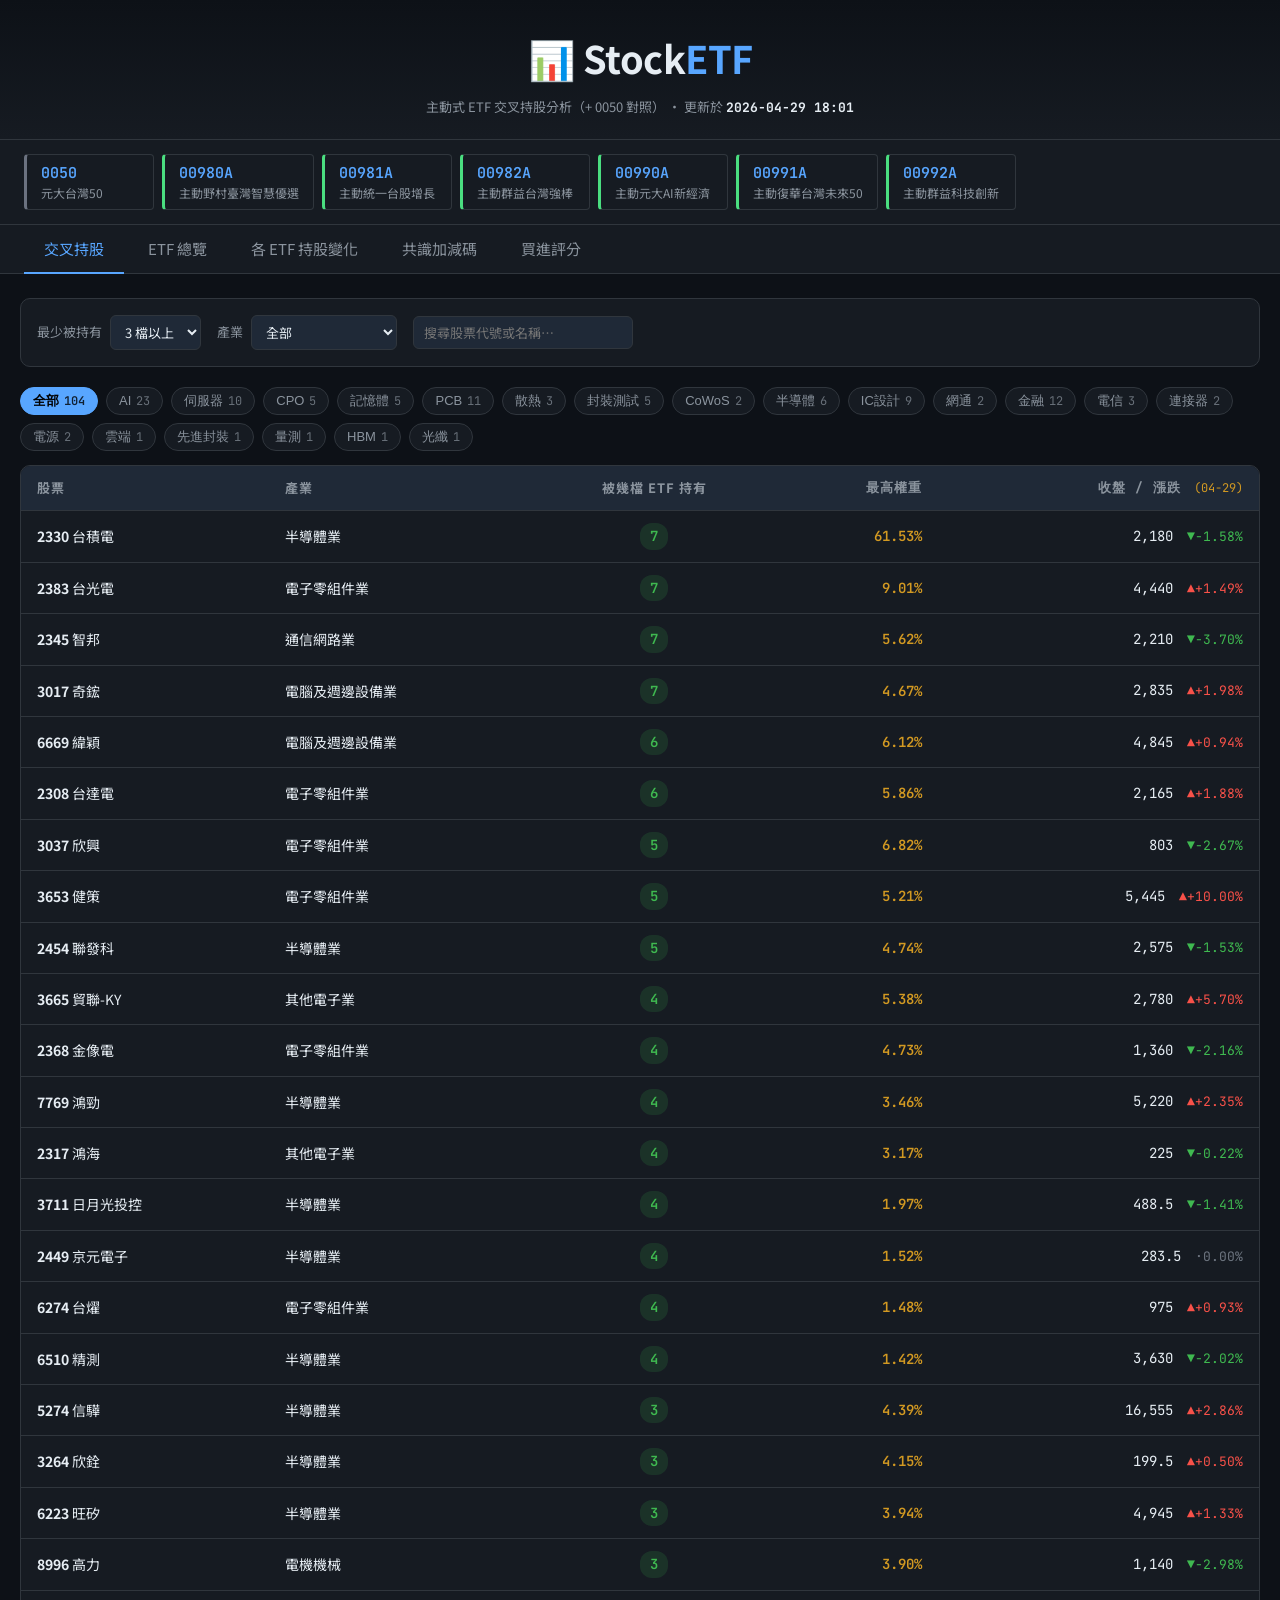
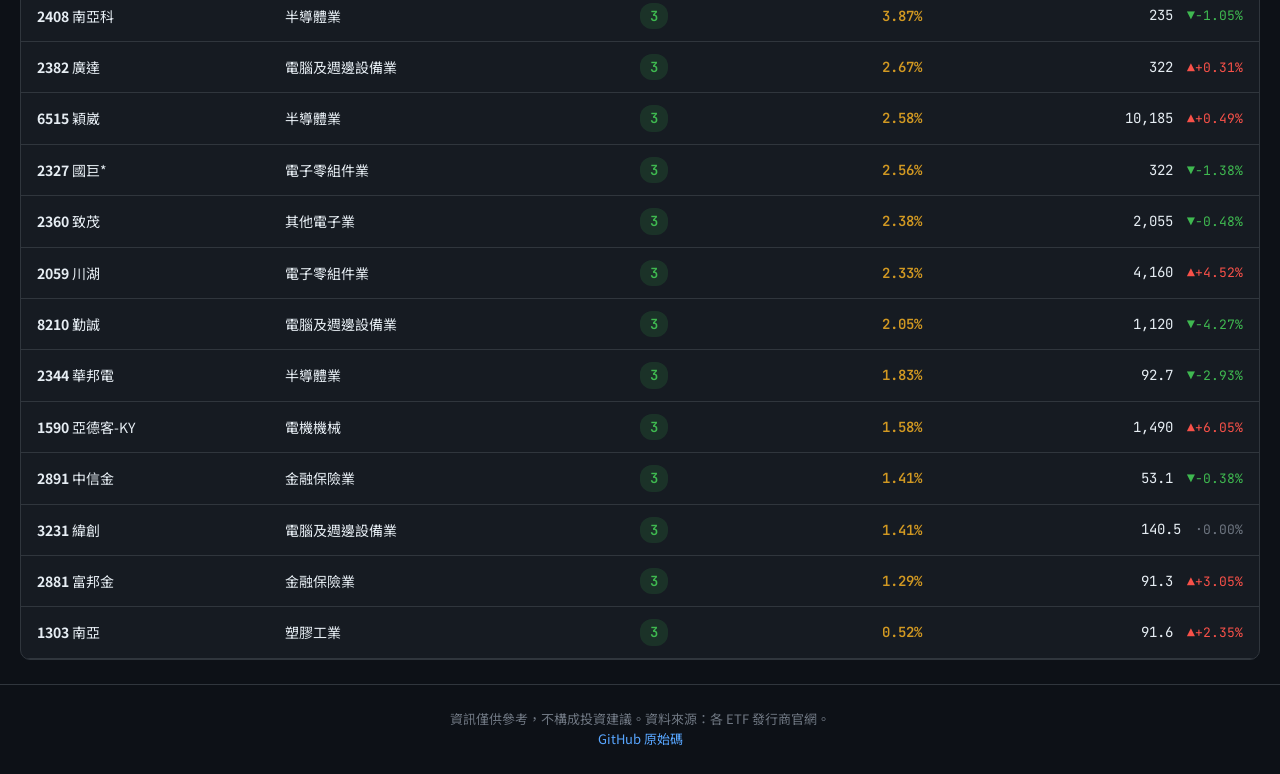
==== index.html @ 66739c3b "feat(ranking): add 買進評分 tab skeleton to index.html" ====
<!DOCTYPE html>
<html lang="zh-TW">
<head>
  <meta charset="UTF-8">
  <meta name="viewport" content="width=device-width, initial-scale=1.0">
  <title>StockETF — 台灣 ETF 交叉持股分析</title>
  <link rel="preconnect" href="https://fonts.googleapis.com">
  <link href="https://fonts.googleapis.com/css2?family=Noto+Sans+TC:wght@300;400;500;700&family=JetBrains+Mono:wght@400;600&display=swap" rel="stylesheet">
  <link rel="stylesheet" href="assets/style.css">
</head>
<body>
  <header class="header">
    <h1>📊 Stock<span>ETF</span></h1>
    <div class="header-sub">主動式 ETF 交叉持股分析（+ 0050 對照） · 更新於 <b id="updated-at">—</b></div>
  </header>

  <nav id="etf-chip-bar" class="etf-chip-bar" aria-label="ETF 列表，點選查看持股明細">
    <span class="loading">載入中…</span>
  </nav>

  <nav class="tab-nav">
    <button class="tab-btn active" data-tab="cross">交叉持股</button>
    <button class="tab-btn" data-tab="etfs">ETF 總覽</button>
    <button class="tab-btn" data-tab="changes">各 ETF 持股變化</button>
    <button class="tab-btn" data-tab="consensus">共識加減碼</button>
    <button class="tab-btn" data-tab="ranking">買進評分</button>
  </nav>

  <main class="container">
    <section id="tab-cross" class="tab-panel active">
      <div class="filters">
        <label>最少被持有 <select id="filter-min-etfs">
          <option value="1">1 檔以上</option>
          <option value="2">2 檔以上</option>
          <option value="3" selected>3 檔以上</option>
          <option value="4">4 檔以上</option>
        </select></label>
        <label>產業 <select id="filter-industry"><option value="">全部</option></select></label>
        <input type="search" id="filter-search" placeholder="搜尋股票代號或名稱…">
      </div>
      <div id="tag-chip-bar" class="tag-chip-bar"></div>

      <div id="cross-holdings-table" class="table-wrap">
        <p class="loading">載入中…</p>
      </div>
    </section>

    <section id="tab-etfs" class="tab-panel">
      <div id="etf-overview" class="etf-overview"></div>
    </section>

    <section id="tab-changes" class="tab-panel">
      <div class="changes-intro">
        📊 各檔 ETF 在最近一次比對期間內的持股變動—新進、移除、加減碼。
        <small>每張卡可獨立展開；點任一股票看歷史走勢。</small>
      </div>
      <div id="changes-list" class="etf-overview"></div>
    </section>

    <section id="tab-consensus" class="tab-panel">
      <div class="changes-intro">
        🎯 過去 N 天被「多家 ETF 同時加碼」或「同時減碼」最多的個股 — 共識度愈高訊號愈強。
        <small>「N 檔」= 同向異動的 ETF 數；「+X.XX%」= 該股票在所有 ETF 累計的<b>權重變化</b>（不是股價漲跌）。</small>
      </div>
      <div id="consensus-panel"></div>
    </section>

    <section id="tab-ranking" class="tab-panel">
      <div id="ranking-root">
        <p class="loading">點選上方「買進評分」載入資料</p>
      </div>
    </section>
  </main>

  <footer class="footer">
    <p>資訊僅供參考，不構成投資建議。資料來源：各 ETF 發行商官網。</p>
    <p><a href="https://github.com/your-user/StockETF" target="_blank" rel="noopener">GitHub 原始碼</a></p>
  </footer>

  <script src="assets/app.js"></script>
  <script src="assets/ranking.js"></script>
</body>
</html>
---- assets/style.css ----
:root {
  --bg: #0d1117;
  --bg2: #161b22;
  --bg3: #1f2937;
  --border: #30363d;
  --text: #e6edf3;
  --text2: #8b949e;
  --text3: #6e7681;
  --accent: #58a6ff;
  --green: #3fb950;
  --gold: #d29922;
  --mono: 'JetBrains Mono', monospace;
  --sans: 'Noto Sans TC', sans-serif;

  /* Font scale — change these in one place to globally resize text.
     Tier names follow t-shirt sizes (xs / sm / base / md / lg). The bump
     from the original 11/12/13/14/16 set is +1px per tier for readability. */
  --fs-xs:    12px;   /* micro: badges, footnotes, table headers */
  --fs-sm:    13px;   /* small: meta lines, captions, leaderboard */
  --fs-base:  14px;   /* body: tables, list items, default content */
  --fs-md:    15px;   /* tabs, chip primary text, card name */
  --fs-lg:    17px;   /* large: card title (ETF code) */
  --fs-h1:    clamp(24px, 4.5vw, 38px);  /* responsive page title */
}

* { box-sizing: border-box; margin: 0; padding: 0; }
/* scroll-padding-top reserves space below the sticky tab-nav when scrollIntoView
   targets anything — without this, the nav covers the top of the target. */
html { scroll-padding-top: 64px; }
body { font-family: var(--sans); background: var(--bg); color: var(--text); line-height: 1.6; min-height: 100vh; }

.header { background: linear-gradient(180deg, #0d1117 0%, #161b22 100%); border-bottom: 1px solid var(--border); padding: 28px 24px 20px; text-align: center; }
.header h1 { font-size: var(--fs-h1); font-weight: 700; letter-spacing: -0.5px; }
.header h1 span { color: var(--accent); }
.header-sub { margin-top: 8px; font-size: var(--fs-sm); color: var(--text2); }
.header-sub b { color: var(--text); font-family: var(--mono); }

.tab-nav { display: flex; background: var(--bg2); border-bottom: 1px solid var(--border); padding: 0 24px; position: sticky; top: 0; z-index: 10; gap: 4px; }
.tab-btn { background: none; border: none; border-bottom: 2px solid transparent; margin-bottom: -1px; color: var(--text2); padding: 13px 20px; font-size: var(--fs-md); font-family: var(--sans); cursor: pointer; }
.tab-btn:hover:not(:disabled) { color: var(--text); }
.tab-btn.active { color: var(--accent); border-bottom-color: var(--accent); }
.tab-btn:disabled { opacity: 0.4; cursor: not-allowed; }

.container { max-width: 1400px; margin: 0 auto; padding: 24px 20px; }
.tab-panel { display: none; }
.tab-panel.active { display: block; }

/* "持股變化" tab — per-ETF added/removed/changed breakdown. The leaderboard
   moved here briefly but was found confusing (cross-ETF aggregate was hard to
   read at first paint), now per-ETF cards instead. */
.changes-intro { margin-bottom: 16px; padding: 14px 18px; background: var(--bg2); border: 1px solid var(--border); border-left: 4px solid var(--gold); border-radius: 8px; font-size: var(--fs-base); color: var(--text); }
.changes-intro small { display: block; margin-top: 6px; color: var(--text2); font-size: var(--fs-sm); }
.changes-intro b { color: var(--gold); font-weight: 600; }

.changes-period { padding: 10px 16px; background: var(--bg2); border: 1px solid var(--border); border-radius: 8px; margin-bottom: 16px; font-size: var(--fs-sm); color: var(--text2); }
.changes-period b { color: var(--text); font-family: var(--mono); }
.changes-period-empty { color: var(--text3); }
.changes-stale-note { margin-left: 12px; color: #d29922; font-size: var(--fs-xs); }

.changes-empty { padding: 16px; color: var(--text3); font-size: var(--fs-sm); text-align: center; }

.card-count-muted { color: var(--text3) !important; }

.changes-section-h { font-size: var(--fs-sm); color: var(--text2); padding: 12px 18px 6px; font-weight: 500; background: var(--bg); }
.changes-section-h.ch-added   { color: var(--green); }
.changes-section-h.ch-removed { color: #f85149; }

/* ---- 新進 / 移除 list (3-col per-li grid) ---- */
.changes-section-list { list-style: none; }
.changes-section-list li { padding: 6px 18px; font-size: var(--fs-base); border-top: 1px solid rgba(48,54,61,0.4); display: grid; grid-template-columns: 6ch 1fr auto; gap: 12px; align-items: baseline; cursor: pointer; }
.changes-section-list li:hover { background: rgba(48,54,61,0.4); }
.changes-section-list li b { font-family: var(--mono); color: var(--text); }
.changes-section-list .ch-name { color: var(--text2); }
.changes-section-list .ch-weight { color: var(--gold); font-family: var(--mono); font-size: var(--fs-sm); text-align: right; }

/* ---- 調倉 section: parent-grid + display:contents for true column alignment ---- */
/* ul is the grid; each li becomes transparent (display:contents) so all rows
   share one column-sizing context — like tab stops across all rows.            */
.changes-section-list-changes {
  display: grid;
  grid-template-columns: 6ch 1fr max-content max-content;
  column-gap: 14px;
}
.changes-section-list-changes > li:not(.trend-row) { display: contents; }
.changes-section-list-changes > li:not(.trend-row) > * {
  padding: 6px 0;
  border-top: 1px solid rgba(48,54,61,0.4);
  align-self: center;
  cursor: pointer;
  font-size: var(--fs-base);
}
.changes-section-list-changes > li:not(.trend-row) > *:first-child { padding-left: 18px; }
.changes-section-list-changes > li:not(.trend-row) > *:last-child  { padding-right: 18px; }
.changes-section-list-changes > li:not(.trend-row):hover > * { background: rgba(48,54,61,0.4); }
/* direction indicator: left border stripe — 台灣慣例 紅漲綠跌 */
.changes-section-list-changes > li[data-dir="up"]   > *:first-child { border-left: 3px solid rgba(248,81,73,0.6); }
.changes-section-list-changes > li[data-dir="down"] > *:first-child { border-left: 3px solid rgba(63,185,80,0.5); }
/* "now" weight colored to match direction */
.changes-section-list-changes > li[data-dir="up"]   .ch-now { color: #f85149;      font-weight: 600; }
.changes-section-list-changes > li[data-dir="down"] .ch-now { color: var(--green); font-weight: 600; }
.changes-section-list-changes > li[data-dir="flat"] .ch-now { color: var(--text2); }
.diff-badge.diff-flat { background: rgba(100,100,100,0.15); color: var(--text3); }

.changes-section-list .ch-shares-trans { color: var(--text2); font-family: var(--mono); font-size: var(--fs-sm); white-space: nowrap; }
/* 台灣慣例: 加碼=紅 減碼=綠 */
.changes-section-list-changes > li[data-dir="up"]   .ch-now { color: #f85149; font-weight: 600; }
.changes-section-list-changes > li[data-dir="down"] .ch-now { color: var(--green); font-weight: 600; }
/* 每張卡片的比對日期 */
.card-date-range { font-size: var(--fs-xs); color: var(--text3); font-family: var(--mono); margin-left: 8px; }

/* Inline expansion: per-stock weight trend sparkline (hand-drawn SVG, no
   chart lib). Triggered by clicking any row in changes-section-list. */
/* In the changes grid the trend-row spans all 5 columns */
.changes-section-list-changes > li.trend-row { grid-column: 1 / -1; display: block; }
.trend-row { padding: 0 !important; cursor: default !important; background: var(--bg) !important; }
.trend-row:hover { background: var(--bg) !important; }
.trend-container { padding: 16px 18px; }
.trend-svg { width: 100%; max-width: 720px; height: auto; display: block; }
.trend-legend { display: flex; flex-wrap: wrap; gap: 16px; margin-top: 8px; font-size: var(--fs-sm); color: var(--text2); }
.trend-legend-item { display: inline-flex; align-items: center; gap: 6px; }
.trend-legend-dot { display: inline-block; width: 10px; height: 10px; border-radius: 50%; }
.trend-singletons { margin-top: 6px; font-size: var(--fs-xs); color: var(--text3); }
.trend-empty { padding: 16px; color: var(--text3); font-size: var(--fs-sm); text-align: center; }

/* Old leaderboard styles kept for now (data still gets written; could resurface elsewhere). */
.leaderboard { margin-bottom: 20px; padding: 16px; background: var(--bg2); border: 1px solid var(--border); border-radius: 10px; }
.leaderboard-empty { color: var(--text2); font-size: var(--fs-sm); text-align: center; padding: 8px; }
.leaderboard-empty span { display: block; margin-top: 4px; color: var(--text3); font-size: var(--fs-xs); }
.leaderboard-header { font-size: var(--fs-md); color: var(--text); margin-bottom: 12px; display: flex; justify-content: space-between; align-items: baseline; flex-wrap: wrap; gap: 8px; }
.leaderboard-window { font-size: var(--fs-xs); color: var(--text3); font-family: var(--mono); }
.leaderboard-grid { display: grid; grid-template-columns: 1fr 1fr; gap: 16px; }
.lb-col h3 { font-size: var(--fs-sm); font-weight: 500; color: var(--text2); margin-bottom: 8px; padding-bottom: 6px; border-bottom: 1px solid var(--border); }
.lb-col ol { list-style: none; }
.lb-col li { display: grid; grid-template-columns: 22px 1fr auto; gap: 8px; align-items: center; padding: 6px 0; font-size: var(--fs-base); border-bottom: 1px solid rgba(48, 54, 61, 0.4); }
.lb-col li:last-child { border-bottom: none; }
.lb-col li.lb-empty { color: var(--text3); font-size: var(--fs-sm); padding: 12px 0; text-align: center; grid-template-columns: 1fr; }
.lb-rank { color: var(--text3); font-family: var(--mono); font-size: var(--fs-sm); text-align: center; }
.lb-stock b { font-family: var(--mono); color: var(--text); margin-right: 4px; }
.lb-stock { color: var(--text2); }
.lb-meta { display: flex; gap: 8px; align-items: center; font-size: var(--fs-xs); }
.lb-count { background: var(--bg3); color: var(--text2); padding: 1px 6px; border-radius: 4px; font-family: var(--mono); }
.lb-delta { font-family: var(--mono); font-weight: 600; min-width: 60px; text-align: right; }
.lb-delta.lb-added { color: var(--green); }
.lb-delta.lb-removed { color: #f85149; }

.filters { display: flex; flex-wrap: wrap; gap: 16px; align-items: center; margin-bottom: 20px; padding: 16px; background: var(--bg2); border: 1px solid var(--border); border-radius: 10px; }
.filters label { font-size: var(--fs-sm); color: var(--text2); display: flex; align-items: center; gap: 8px; }
.filters select, .filters input { background: var(--bg3); border: 1px solid var(--border); color: var(--text); padding: 6px 10px; border-radius: 6px; font-family: var(--sans); font-size: var(--fs-sm); }
.filters input { min-width: 220px; }

/* 概念股 tag chip bar */
.tag-chip-bar { display: flex; flex-wrap: wrap; gap: 8px; margin-bottom: 14px; }
.tag-chip { background: var(--bg2); border: 1px solid var(--border); color: var(--text2);
  padding: 4px 12px; border-radius: 14px; font-size: var(--fs-sm); cursor: pointer;
  display: inline-flex; align-items: center; gap: 5px; transition: all 0.15s; }
.tag-chip:hover { border-color: var(--accent); color: var(--text); }
.tag-chip-active { background: var(--accent); border-color: var(--accent);
  color: #000; font-weight: 600; }
.tag-chip-count { font-size: var(--fs-xs); font-family: var(--mono);
  opacity: 0.7; }
.tag-chip-active .tag-chip-count { opacity: 0.8; }

.table-wrap { background: var(--bg2); border: 1px solid var(--border); border-radius: 10px; overflow: hidden; }
.loading { padding: 40px; text-align: center; color: var(--text2); }

table.cross { width: 100%; border-collapse: collapse; font-size: var(--fs-base); }
table.cross thead { background: var(--bg3); color: var(--text2); font-size: var(--fs-sm); text-transform: uppercase; letter-spacing: 1px; }
table.cross th, table.cross td { padding: 12px 16px; text-align: left; border-bottom: 1px solid var(--border); }
table.cross th.num, table.cross td.num { text-align: right; font-family: var(--mono); }
table.cross th.center, table.cross td.center { text-align: center; }
table.cross tbody tr { cursor: pointer; }
table.cross tbody tr:hover { background: var(--bg3); }
.count-badge { display: inline-block; min-width: 28px; padding: 2px 8px; background: rgba(63, 185, 80, 0.15); color: var(--green); border-radius: 12px; font-family: var(--mono); font-weight: 600; }
.weight { color: var(--gold); font-weight: 600; }

/* Cross-table 「收盤 / 漲跌」 column. Filled from data/prices_today.json,
   "—" when the stock isn't on TWSE or TPEx (e.g. ETF tickers held by funds). */
.cross th.num .th-date { font-size: var(--fs-xs); color: var(--text3); font-family: var(--mono); margin-left: 4px; font-weight: normal; text-transform: none; letter-spacing: 0; }
.cross th.num .th-date-stale { color: #d29922; }
.price-close { font-family: var(--mono); color: var(--text); }
.price-change { font-family: var(--mono); font-size: var(--fs-sm); margin-left: 6px; }
/* Taiwan convention: 漲=紅 跌=綠 */
.price-up   { color: #f85149; }
.price-down { color: var(--green); }
.price-flat { color: var(--text3); }
.price-na   { color: var(--text3); }

tr.detail td { background: var(--bg); padding: 16px 24px; }
tr.detail ul { list-style: none; display: grid; grid-template-columns: repeat(auto-fill, minmax(240px, 1fr)); gap: 8px 12px; }
tr.detail li { display: flex; justify-content: space-between; font-size: var(--fs-base); padding: 6px 10px; }
tr.detail li .etf-name { color: var(--accent); font-family: var(--mono); }

/* ETF card — visually distinguishes 0050 (passive benchmark) from active ETFs.
   Reused by the chip bar + accordion cards. */
.etf-card { border-left: 3px solid transparent; background: var(--bg2); border-radius: 4px; }
.etf-card--active { border-left-color: #4ade80; }   /* main subjects */
.etf-card--passive { border-left-color: #6b7280; }  /* 0050 benchmark */

/* Foreign-market badge (US/JP/OTHER). TW gets no badge to keep the dominant
   case clean. Used in per-ETF holdings views. */
.market-badge { display: inline-block; margin-left: 6px; padding: 1px 6px; background: var(--bg3); color: var(--text2); border-radius: 4px; font-size: var(--fs-xs); vertical-align: middle; }

/* Top-level ETF chip bar — quick entry to per-ETF holdings drill-down. */
.etf-chip-bar { display: flex; flex-wrap: wrap; gap: 8px; padding: 14px 24px; background: var(--bg2); border-bottom: 1px solid var(--border); }
.etf-chip-bar .loading { padding: 0; text-align: left; }
.etf-chip { padding: 8px 14px; cursor: pointer; font-family: var(--sans); display: flex; flex-direction: column; gap: 1px; min-width: 130px; transition: background 0.15s; border-top: 1px solid var(--border); border-right: 1px solid var(--border); border-bottom: 1px solid var(--border); }
.etf-chip:hover { background: var(--bg3); }
.etf-chip:focus-visible { outline: 2px solid var(--accent); outline-offset: 2px; }
.etf-chip-ticker { font-family: var(--mono); font-weight: 600; color: var(--accent); font-size: var(--fs-md); }
.etf-chip-name { color: var(--text2); font-size: var(--fs-xs); }

/* ETF overview accordion — one <details> card per ETF. Native expand/collapse
   with name="etf-overview" enforces single-card-only-open. */
.etf-overview { display: flex; flex-direction: column; gap: 12px; }
.etf-card-large { background: var(--bg2); border: 1px solid var(--border); border-radius: 10px; overflow: hidden; scroll-margin-top: 64px; }
.etf-card-large.etf-card { border-left-width: 4px; }
.etf-card-large > summary { list-style: none; cursor: pointer; padding: 14px 18px 0; user-select: none; }
.etf-card-large > summary::-webkit-details-marker { display: none; }
.etf-card-large > summary:hover { background: rgba(48, 54, 61, 0.25); }
.etf-card-large .card-head-row { display: flex; align-items: baseline; gap: 12px; flex-wrap: wrap; }
.etf-card-large .card-ticker-link { color: var(--accent); text-decoration: none; display: flex; align-items: baseline; gap: 12px; }
.etf-card-large .card-ticker-link:hover { text-decoration: underline; text-underline-offset: 4px; }
.etf-card-large .card-ticker-link::after { content: " ↗"; font-size: var(--fs-sm); color: var(--text3); margin-left: 2px; }
.etf-card-large .card-ticker { font-family: var(--mono); font-weight: 700; color: var(--accent); font-size: var(--fs-lg); }
.etf-card-large .card-name { color: var(--text); font-size: var(--fs-md); }
.etf-card-large .card-count { color: var(--text3); font-size: var(--fs-sm); margin-left: auto; }
.etf-card-large .card-toggle { color: var(--text3); font-size: var(--fs-md); transition: transform 0.15s; }
.etf-card-large[open] .card-toggle { transform: rotate(180deg); color: var(--text); }
.etf-card-large .fund-meta { padding: 8px 0 14px; background: transparent; border-bottom: none; font-size: var(--fs-sm); color: var(--text2); display: flex; flex-wrap: wrap; gap: 14px; }
.etf-card-large .fund-meta b { color: var(--text); font-family: var(--mono); font-weight: 600; }
.etf-card-large .card-body { border-top: 1px solid var(--border); }
.etf-card-large[open] > summary { border-bottom: none; }

table.etf-holdings { width: 100%; border-collapse: collapse; font-size: var(--fs-base); }
table.etf-holdings thead { background: var(--bg3); position: sticky; top: 0; }
table.etf-holdings th { padding: 10px 16px; text-align: left; color: var(--text2); font-size: var(--fs-xs); text-transform: uppercase; letter-spacing: 0.5px; font-weight: 600; }
table.etf-holdings td { padding: 8px 16px; border-bottom: 1px solid var(--border); }
table.etf-holdings tbody tr:hover { background: var(--bg3); }
table.etf-holdings .num { text-align: right; font-family: var(--mono); }
table.etf-holdings .weight { color: var(--gold); font-weight: 600; }

/* Day-over-day diff badges shown in the per-ETF accordion card. Empty diff
   (first run, lineup change, etc.) silently renders no badges. */
.diff-badge { display: inline-block; margin-left: 6px; padding: 1px 6px; border-radius: 4px; font-size: var(--fs-xs); font-family: var(--mono); vertical-align: middle; }
.diff-added { background: rgba(63, 185, 80, 0.22); color: var(--green); }  /* 新進持股 — 語意綠，非方向 */
/* 台灣慣例 加碼=紅 減碼=綠 */
.diff-up    { background: rgba(248, 81, 73, 0.15); color: #f85149; }
.diff-down  { background: rgba(63, 185, 80, 0.15); color: var(--green); }

.diff-added-section, .diff-removed-section {
  padding: 14px 18px; border-top: 1px solid var(--border); background: var(--bg); }
.diff-added-section h3, .diff-removed-section h3 {
  font-size: var(--fs-sm); color: var(--text2); margin-bottom: 10px; font-weight: 500; }
.diff-added-section ul, .diff-removed-section ul {
  list-style: none; display: grid; grid-template-columns: repeat(auto-fill, minmax(220px, 1fr)); gap: 4px 16px; }
.diff-added-section li, .diff-removed-section li {
  font-size: var(--fs-sm); color: var(--text2); padding: 2px 0; }
.diff-added-section li b, .diff-removed-section li b {
  color: var(--text); font-family: var(--mono); margin-right: 6px; }
.diff-added-section li .weight, .diff-removed-section li .weight { font-size: var(--fs-xs); }

.diff-caveat { padding: 8px 18px; font-size: var(--fs-xs); color: var(--text3); border-top: 1px solid var(--border); }

.footer { border-top: 1px solid var(--border); padding: 24px; text-align: center; color: var(--text3); font-size: var(--fs-sm); }
.footer a { color: var(--accent); text-decoration: none; }
.footer a:hover { text-decoration: underline; }

/* ── 個股分析頁連結 ── */
.stock-detail-link { color: var(--text); text-decoration: none; }
.stock-detail-link:hover { color: #79c0ff; text-decoration: underline; }
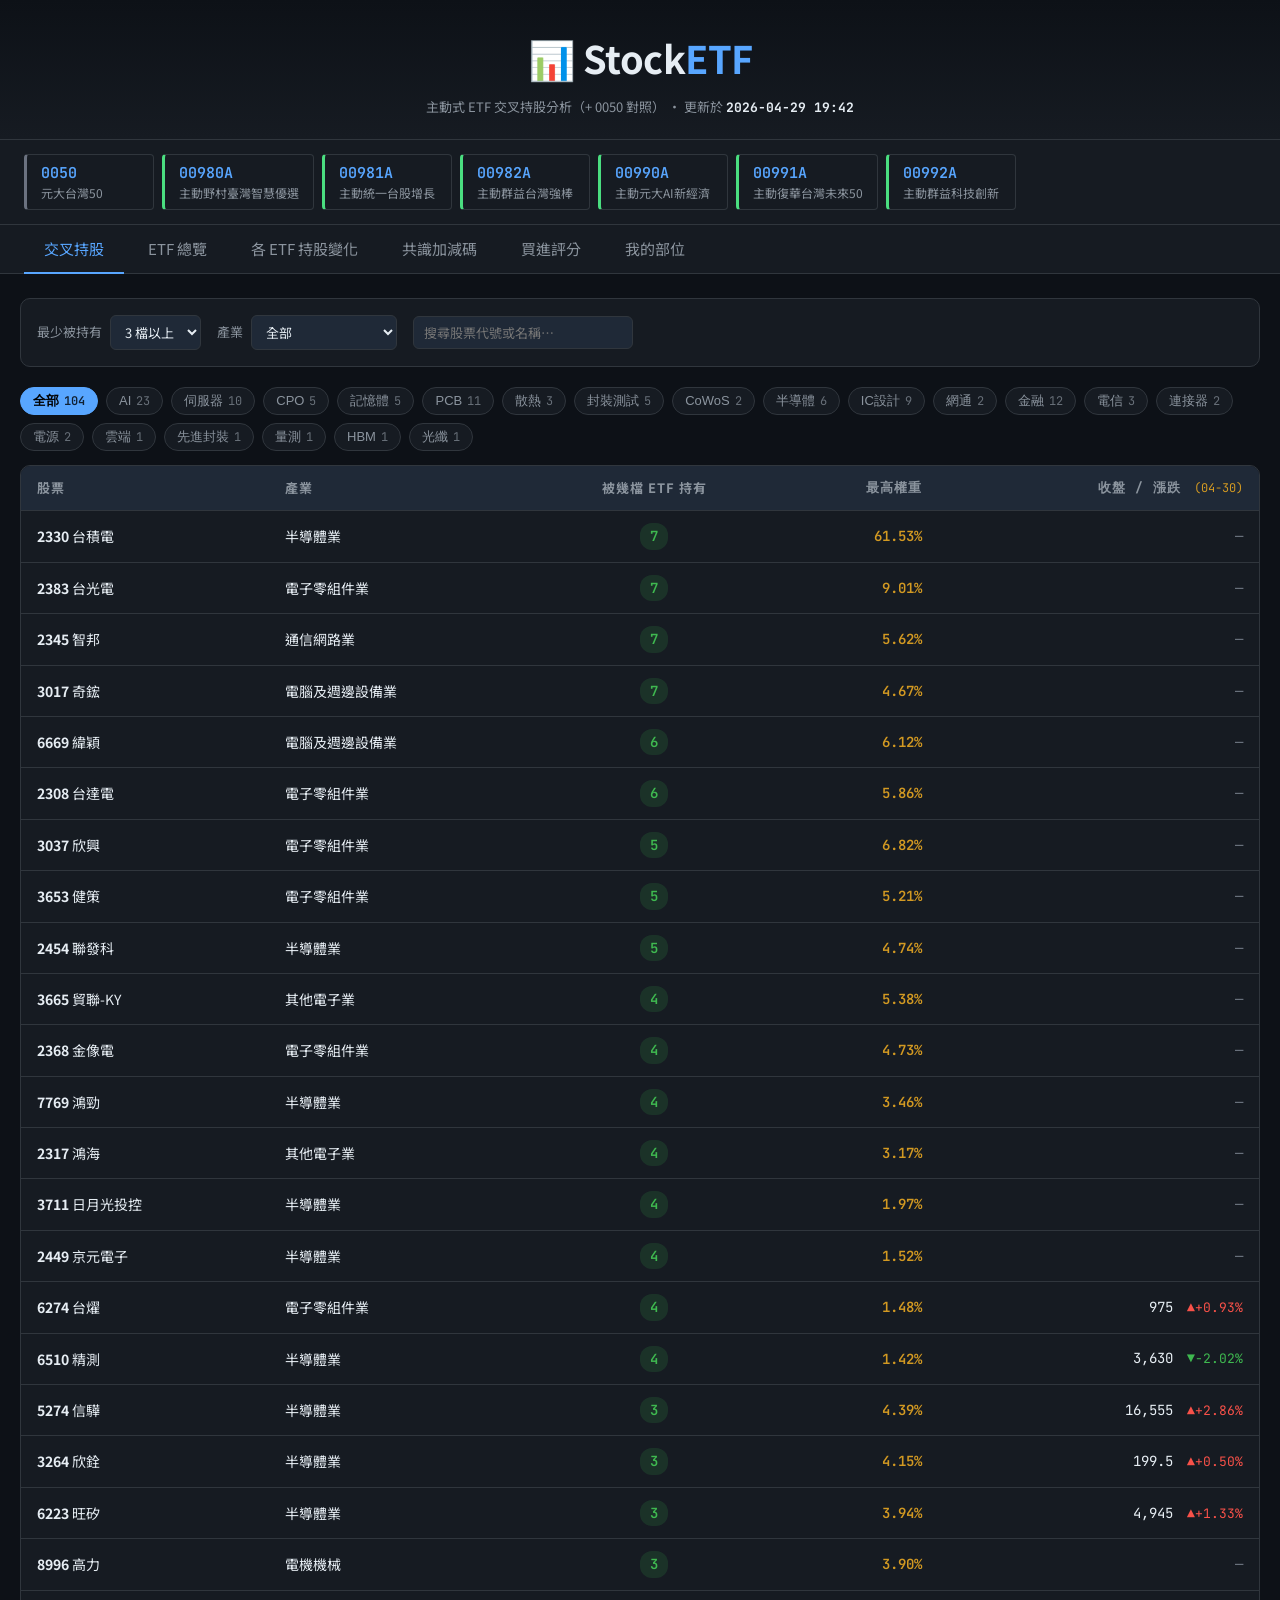
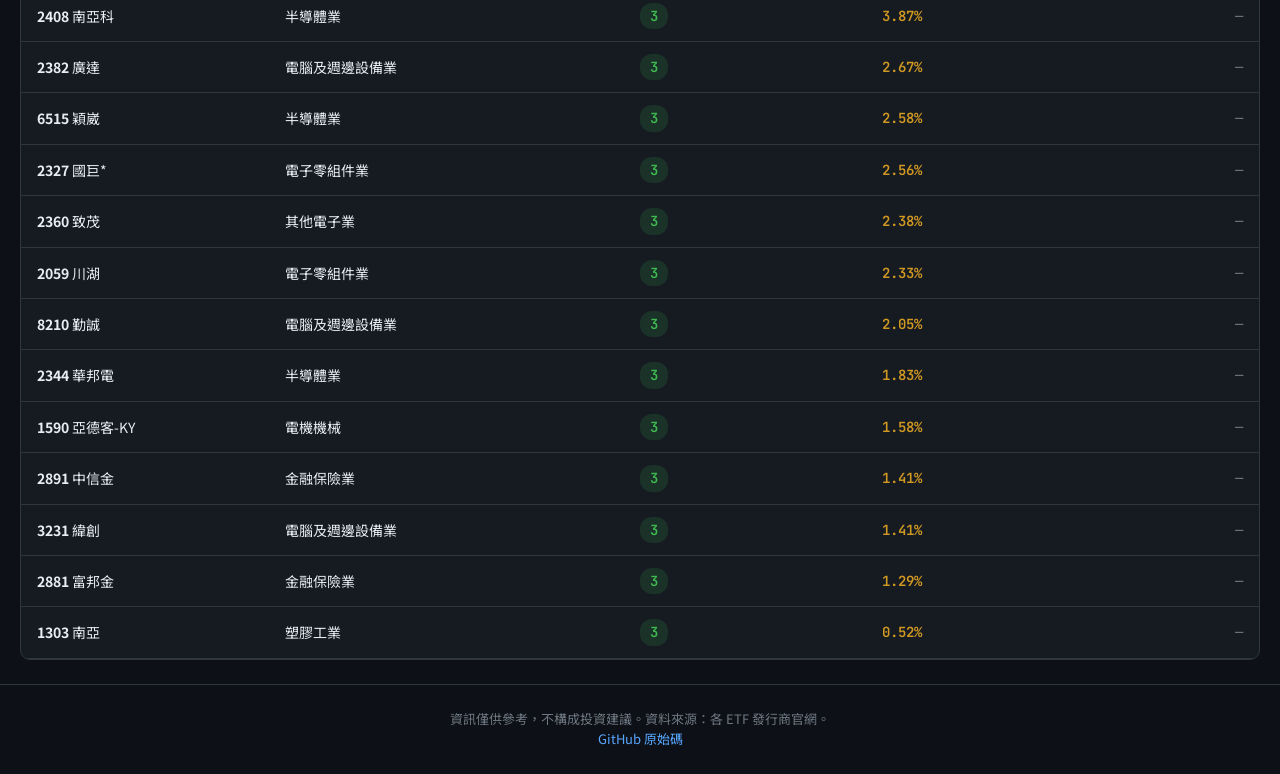
==== commit 04eaaa20: "feat(positions): web UI + fractional shares Two user requests in one go.  1) Fractional shares (pape" ====
--- a/index.html
+++ b/index.html
@@ -24,6 +24,7 @@
     <button class="tab-btn" data-tab="changes">各 ETF 持股變化</button>
     <button class="tab-btn" data-tab="consensus">共識加減碼</button>
     <button class="tab-btn" data-tab="ranking">買進評分</button>
+    <button class="tab-btn" data-tab="positions">我的部位</button>
   </nav>
 
   <main class="container">
@@ -70,6 +71,12 @@
         <p class="loading">點選上方「買進評分」載入資料</p>
       </div>
     </section>
+
+    <section id="tab-positions" class="tab-panel">
+      <div id="positions-root">
+        <p class="loading">點選上方「我的部位」載入資料</p>
+      </div>
+    </section>
   </main>
 
   <footer class="footer">
@@ -79,5 +86,6 @@
 
   <script src="assets/app.js"></script>
   <script src="assets/ranking.js"></script>
+  <script src="assets/positions.js"></script>
 </body>
 </html>
--- a/assets/style.css
+++ b/assets/style.css
@@ -268,3 +268,100 @@
 /* ── 個股分析頁連結 ── */
 .stock-detail-link { color: var(--text); text-decoration: none; }
 .stock-detail-link:hover { color: #79c0ff; text-decoration: underline; }
+
+/* ═══ 買進評分排行榜 ═══ */
+
+.rk-notice { padding: 8px 14px; margin-bottom: 12px; background: rgba(210,153,34,0.1); border: 1px solid var(--gold); border-radius: 6px; font-size: var(--fs-sm); color: var(--gold); }
+
+.rk-refresh-bar { display: flex; align-items: center; gap: 12px; padding: 8px 14px; margin-bottom: 12px; background: var(--bg2); border: 1px solid var(--border); border-radius: 6px; font-size: var(--fs-sm); }
+.rk-auto-label { display: flex; align-items: center; gap: 6px; cursor: pointer; user-select: none; }
+.rk-auto-label input[type="checkbox"]:disabled { cursor: not-allowed; opacity: 0.5; }
+.rk-auto-countdown { color: var(--accent); font-variant-numeric: tabular-nums; min-width: 110px; }
+.rk-auto-hint { color: var(--text2); font-size: var(--fs-xs); margin-left: auto; }
+.rk-refresh-btn { padding: 4px 12px; background: var(--bg3); border: 1px solid var(--border); border-radius: 4px; color: var(--text); cursor: pointer; font-size: var(--fs-xs); }
+.rk-refresh-btn:hover { background: var(--accent); color: var(--bg); border-color: var(--accent); }
+
+/* ═══ 我的部位 ═══ */
+.pos-summary { display: grid; grid-template-columns: repeat(3, 1fr) 2fr auto; gap: 16px; padding: 16px; background: var(--bg2); border: 1px solid var(--border); border-radius: 8px; margin-bottom: 16px; align-items: center; }
+.pos-stat { display: flex; flex-direction: column; gap: 4px; }
+.pos-stat-lbl { font-size: var(--fs-xs); color: var(--text2); }
+.pos-stat-val { font-size: 1.4rem; font-weight: 600; font-variant-numeric: tabular-nums; }
+.pos-target { gap: 6px; }
+.pos-progress-bar { height: 12px; background: var(--bg3); border-radius: 6px; overflow: hidden; border: 1px solid var(--border); }
+.pos-progress-fill { height: 100%; background: linear-gradient(90deg, var(--accent), var(--gold, #d29922)); border-radius: 6px; transition: width 0.3s; }
+.pos-progress-pct { font-size: var(--fs-sm); }
+.pos-pnl-up { color: #3fb950; }
+.pos-pnl-down { color: #f85149; }
+.pos-btn-refresh { padding: 8px 14px; background: var(--bg3); border: 1px solid var(--border); border-radius: 6px; color: var(--text); cursor: pointer; }
+.pos-btn-refresh:hover { background: var(--accent); color: var(--bg); border-color: var(--accent); }
+
+.pos-card { padding: 16px; margin-bottom: 16px; background: var(--bg2); border: 1px solid var(--border); border-radius: 8px; }
+.pos-card h3 { margin: 0 0 12px; font-size: 1rem; color: var(--text); }
+.pos-empty { color: var(--text2); margin: 8px 0 0; }
+.pos-hint { color: var(--text2); font-size: var(--fs-xs); margin-top: 8px; display: block; }
+.pos-error { padding: 16px; background: rgba(248,81,73,0.1); border: 1px solid #f85149; border-radius: 8px; color: var(--text); }
+.pos-error code { background: var(--bg3); padding: 1px 5px; border-radius: 3px; font-size: 0.85em; }
+
+.pos-form { display: grid; grid-template-columns: repeat(5, 1fr) auto; gap: 8px; }
+.pos-form input { padding: 8px 10px; background: var(--bg3); border: 1px solid var(--border); border-radius: 4px; color: var(--text); font-size: var(--fs-sm); }
+.pos-form input:focus { outline: 2px solid var(--accent); outline-offset: -1px; border-color: var(--accent); }
+.pos-btn-primary { padding: 8px 16px; background: var(--accent); color: var(--bg); border: none; border-radius: 4px; cursor: pointer; font-weight: 500; }
+.pos-btn-primary:hover { filter: brightness(1.1); }
+.pos-btn-danger { padding: 4px 10px; background: var(--bg3); border: 1px solid #f85149; border-radius: 4px; color: #f85149; cursor: pointer; font-size: var(--fs-xs); }
+.pos-btn-danger:hover { background: #f85149; color: white; }
+
+.pos-table-wrap { overflow-x: auto; }
+.pos-table { width: 100%; border-collapse: collapse; font-size: var(--fs-sm); }
+.pos-table th { padding: 8px 10px; text-align: left; font-weight: 500; color: var(--text2); border-bottom: 1px solid var(--border); white-space: nowrap; }
+.pos-table td { padding: 8px 10px; border-bottom: 1px solid var(--border); vertical-align: middle; }
+.pos-table tr:hover td { background: var(--bg3); }
+.pos-table .r { text-align: right; font-variant-numeric: tabular-nums; }
+
+@media (max-width: 768px) {
+  .pos-summary { grid-template-columns: 1fr 1fr; gap: 8px; }
+  .pos-target { grid-column: 1 / -1; }
+  .pos-form { grid-template-columns: 1fr 1fr; }
+  .pos-form button { grid-column: 1 / -1; }
+}
+
+.rk-progress-wrap { padding: 24px 0 16px; }
+.rk-progress-label { font-size: var(--fs-sm); color: var(--text2); margin-bottom: 8px; }
+.rk-progress-bar { height: 8px; background: var(--bg2); border-radius: 4px; overflow: hidden; border: 1px solid var(--border); }
+.rk-progress-fill { height: 100%; background: var(--accent); border-radius: 4px; transition: width 0.3s; }
+
+.rk-tag-stats { display: flex; flex-wrap: wrap; align-items: center; gap: 6px; padding: 14px 16px; background: var(--bg2); border: 1px solid var(--border); border-left: 4px solid var(--gold); border-radius: 8px; margin-bottom: 16px; }
+.rk-tag-label { font-size: var(--fs-sm); color: var(--text2); white-space: nowrap; }
+.rk-tag-chip { padding: 2px 10px; background: var(--bg3); border: 1px solid var(--border); border-radius: 12px; font-size: var(--fs-xs); color: var(--text); }
+
+.rk-table-wrap { overflow-x: auto; }
+.rk-table { width: 100%; border-collapse: collapse; font-size: var(--fs-sm); }
+.rk-table th { padding: 8px 10px; text-align: left; font-weight: 500; color: var(--text2); border-bottom: 1px solid var(--border); white-space: nowrap; }
+.rk-table td { padding: 8px 10px; border-bottom: 1px solid var(--border); vertical-align: middle; }
+.rk-table tr:hover td { background: var(--bg2); }
+.rk-table .r { text-align: right; }
+
+.rk-rank { width: 36px; text-align: center !important; color: var(--text3); font-family: var(--mono); }
+.rk-score-h { text-align: center !important; }
+.rk-score-cell { text-align: center; }
+.rk-score { display: inline-block; min-width: 36px; padding: 2px 6px; border-radius: 6px; font-family: var(--mono); font-size: var(--fs-sm); font-weight: 600; text-align: center; }
+.rk-score.score-hi  { background: rgba(63,185,80,0.2);  color: #3fb950; }
+.rk-score.score-mid { background: rgba(210,153,34,0.2); color: #d29922; }
+.rk-score.score-lo  { background: rgba(248,81,73,0.2);  color: #f85149; }
+
+.rk-rec { display: inline-block; padding: 2px 8px; border-radius: 4px; font-size: var(--fs-xs); font-weight: 500; white-space: nowrap; }
+.rec-strong-buy  { background: #1a7f37; color: #fff; }
+.rec-buy         { background: rgba(63,185,80,0.2);  color: #3fb950; }
+.rec-hold        { background: rgba(210,153,34,0.2); color: #d29922; }
+.rec-sell        { background: rgba(240,136,62,0.2); color: #f0883e; }
+.rec-strong-sell { background: rgba(248,81,73,0.2);  color: #f85149; }
+.rec-na          { background: var(--bg2); color: var(--text3); }
+
+.tag-chip-sm   { padding: 1px 7px; font-size: 11px; border-radius: 10px; background: var(--bg3); border: 1px solid var(--border); color: var(--text2); white-space: nowrap; }
+.tag-chip-more { color: var(--text3); border-style: dashed; }
+.rk-tags  { display: flex; flex-wrap: wrap; gap: 4px; }
+.rk-etfs  { display: flex; flex-wrap: wrap; gap: 3px; }
+.rk-etf-chip { display: inline-block; padding: 1px 6px; font-size: 11px; border-radius: 4px; background: var(--bg3); border: 1px solid var(--border); color: var(--text2); font-family: var(--mono); white-space: nowrap; }
+
+.rk-expand-wrap { text-align: center; padding: 16px 0; }
+.rk-expand-btn  { padding: 8px 24px; border: 1px solid var(--border); border-radius: 8px; background: var(--bg2); color: var(--text2); font-size: var(--fs-sm); cursor: pointer; font-family: var(--sans); }
+.rk-expand-btn:hover { color: var(--text); border-color: var(--accent); }
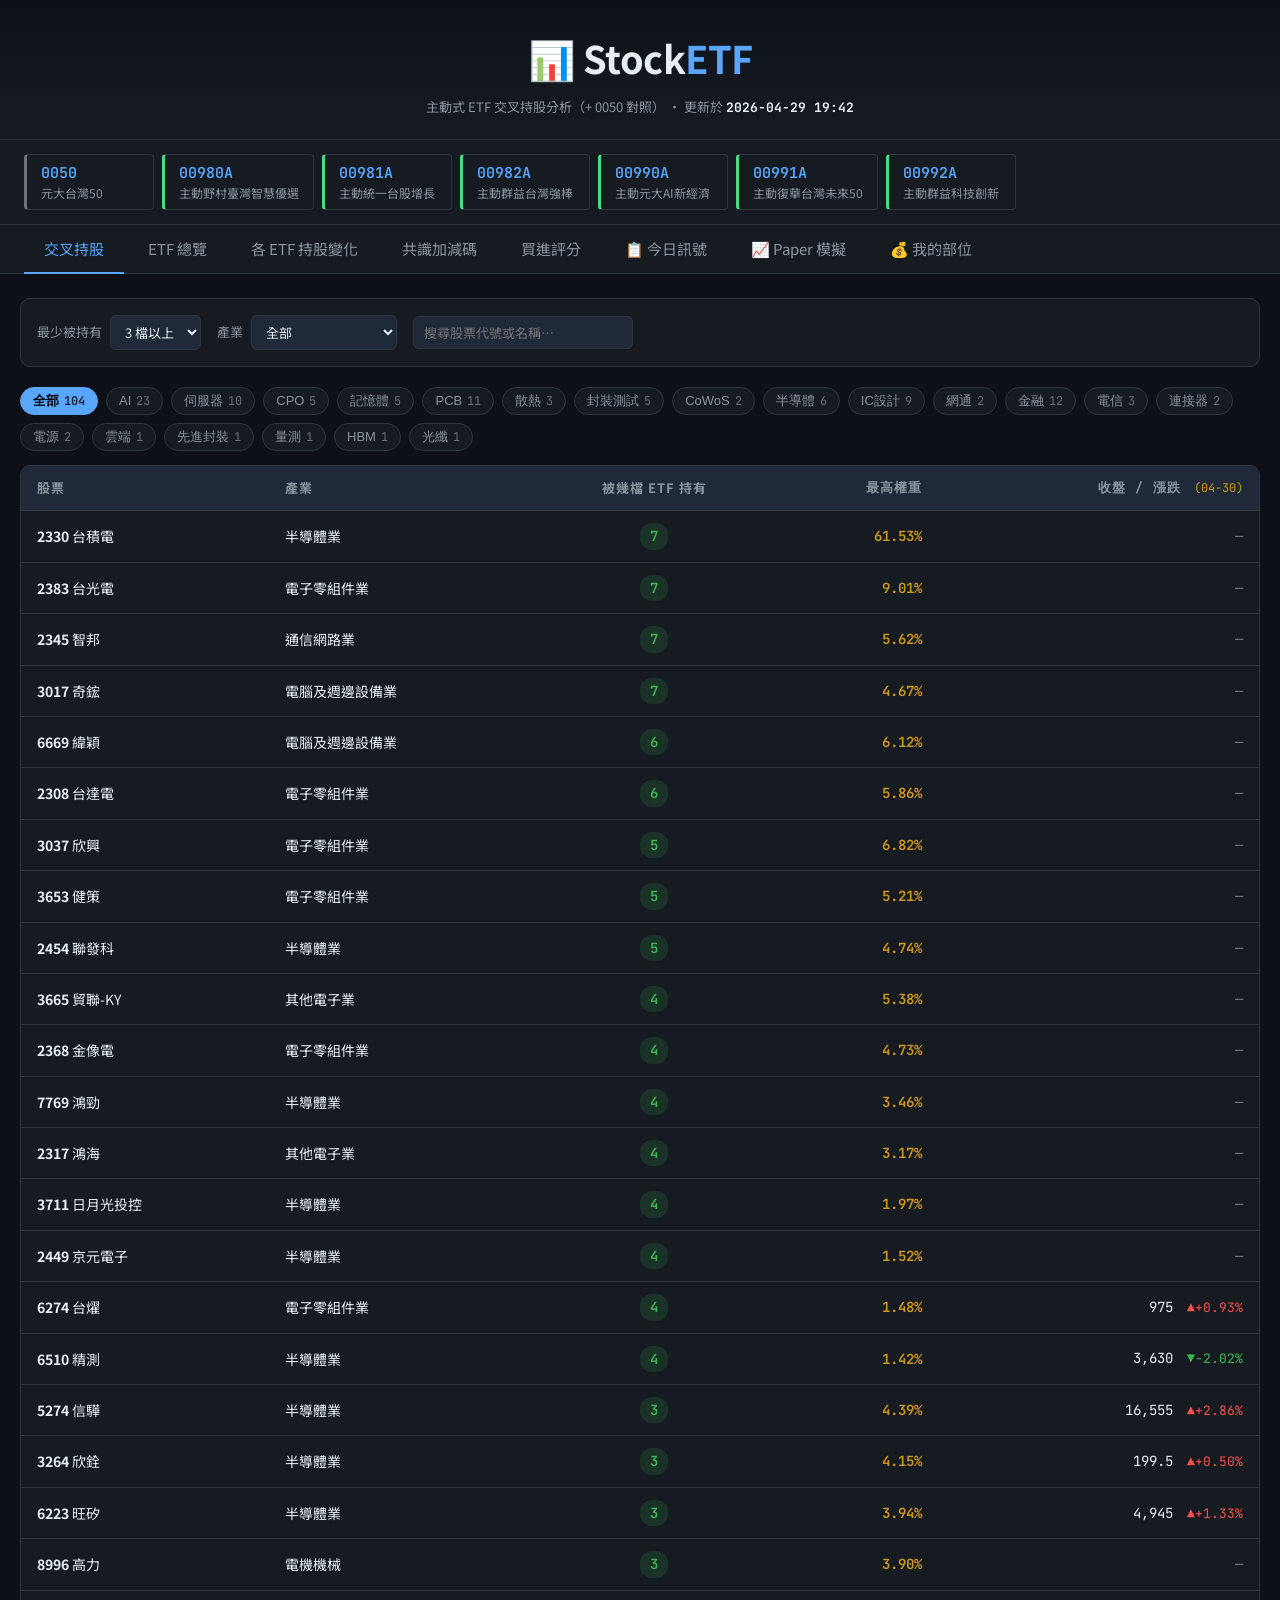
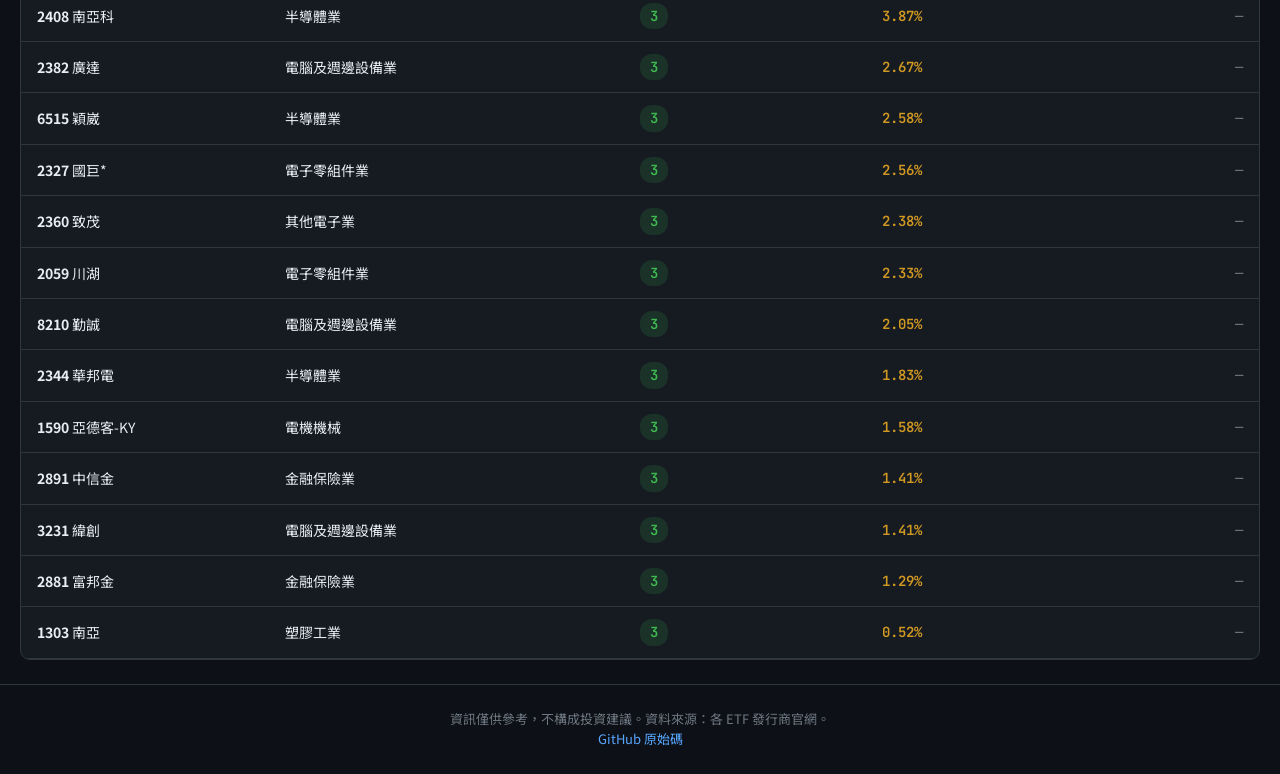
==== commit 77be0526: "feat(ui): render status_today.md and paper_status.md as web tabs User feedback: "你叫我看的 .MD 能不能 在網頁顯示" ====
--- a/index.html
+++ b/index.html
@@ -24,7 +24,9 @@
     <button class="tab-btn" data-tab="changes">各 ETF 持股變化</button>
     <button class="tab-btn" data-tab="consensus">共識加減碼</button>
     <button class="tab-btn" data-tab="ranking">買進評分</button>
-    <button class="tab-btn" data-tab="positions">我的部位</button>
+    <button class="tab-btn" data-tab="signals">📋 今日訊號</button>
+    <button class="tab-btn" data-tab="paper">📈 Paper 模擬</button>
+    <button class="tab-btn" data-tab="positions">💰 我的部位</button>
   </nav>
 
   <main class="container">
@@ -72,6 +74,18 @@
       </div>
     </section>
 
+    <section id="tab-signals" class="tab-panel">
+      <div id="signals-root">
+        <p class="loading">點選上方「今日訊號」載入資料</p>
+      </div>
+    </section>
+
+    <section id="tab-paper" class="tab-panel">
+      <div id="paper-root">
+        <p class="loading">點選上方「Paper 模擬」載入資料</p>
+      </div>
+    </section>
+
     <section id="tab-positions" class="tab-panel">
       <div id="positions-root">
         <p class="loading">點選上方「我的部位」載入資料</p>
@@ -87,5 +101,6 @@
   <script src="assets/app.js"></script>
   <script src="assets/ranking.js"></script>
   <script src="assets/positions.js"></script>
+  <script src="assets/markdown_view.js"></script>
 </body>
 </html>
--- a/assets/style.css
+++ b/assets/style.css
@@ -324,6 +324,30 @@
   .pos-form button { grid-column: 1 / -1; }
 }
 
+/* ═══ Markdown 渲染 ═══ */
+.md-toolbar { display: flex; align-items: center; gap: 12px; margin-bottom: 16px; padding: 8px 14px; background: var(--bg2); border: 1px solid var(--border); border-radius: 6px; }
+.md-refresh-btn { padding: 4px 12px; background: var(--bg3); border: 1px solid var(--border); border-radius: 4px; color: var(--text); cursor: pointer; font-size: var(--fs-xs); }
+.md-refresh-btn:hover { background: var(--accent); color: var(--bg); border-color: var(--accent); }
+.md-loaded-at { font-size: var(--fs-xs); color: var(--text2); }
+
+.md-content { max-width: 1100px; line-height: 1.7; }
+.md-h1 { font-size: 1.6rem; font-weight: 700; color: var(--text); margin: 0 0 8px; padding-bottom: 8px; border-bottom: 2px solid var(--accent); }
+.md-h2 { font-size: 1.2rem; font-weight: 600; color: var(--text); margin: 24px 0 12px; padding: 8px 14px; background: var(--bg2); border-left: 4px solid var(--gold); border-radius: 4px; }
+.md-h3 { font-size: 1.05rem; font-weight: 600; color: var(--text); margin: 16px 0 8px; }
+.md-content p { margin: 8px 0; color: var(--text); }
+.md-content em, .md-content i { color: var(--text2); font-style: italic; }
+.md-list { margin: 8px 0; padding-left: 24px; }
+.md-list li { margin: 4px 0; color: var(--text); }
+.md-hr { margin: 24px 0; border: none; border-top: 1px solid var(--border); }
+.md-code-inline { padding: 2px 6px; background: var(--bg3); border: 1px solid var(--border); border-radius: 3px; font-size: 0.9em; color: var(--accent); font-family: 'JetBrains Mono', monospace; }
+.md-codeblock { padding: 12px 16px; background: var(--bg3); border: 1px solid var(--border); border-radius: 6px; overflow-x: auto; }
+.md-codeblock code { font-family: 'JetBrains Mono', monospace; font-size: var(--fs-sm); color: var(--text); white-space: pre; }
+.md-table { width: 100%; border-collapse: collapse; margin: 12px 0; font-size: var(--fs-sm); }
+.md-table th { padding: 8px 10px; text-align: left; font-weight: 500; color: var(--text2); background: var(--bg2); border-bottom: 2px solid var(--border); white-space: nowrap; }
+.md-table td { padding: 8px 10px; border-bottom: 1px solid var(--border); vertical-align: middle; }
+.md-table tr:hover td { background: var(--bg2); }
+.md-content b, .md-content strong { color: var(--text); font-weight: 600; }
+
 .rk-progress-wrap { padding: 24px 0 16px; }
 .rk-progress-label { font-size: var(--fs-sm); color: var(--text2); margin-bottom: 8px; }
 .rk-progress-bar { height: 8px; background: var(--bg2); border-radius: 4px; overflow: hidden; border: 1px solid var(--border); }
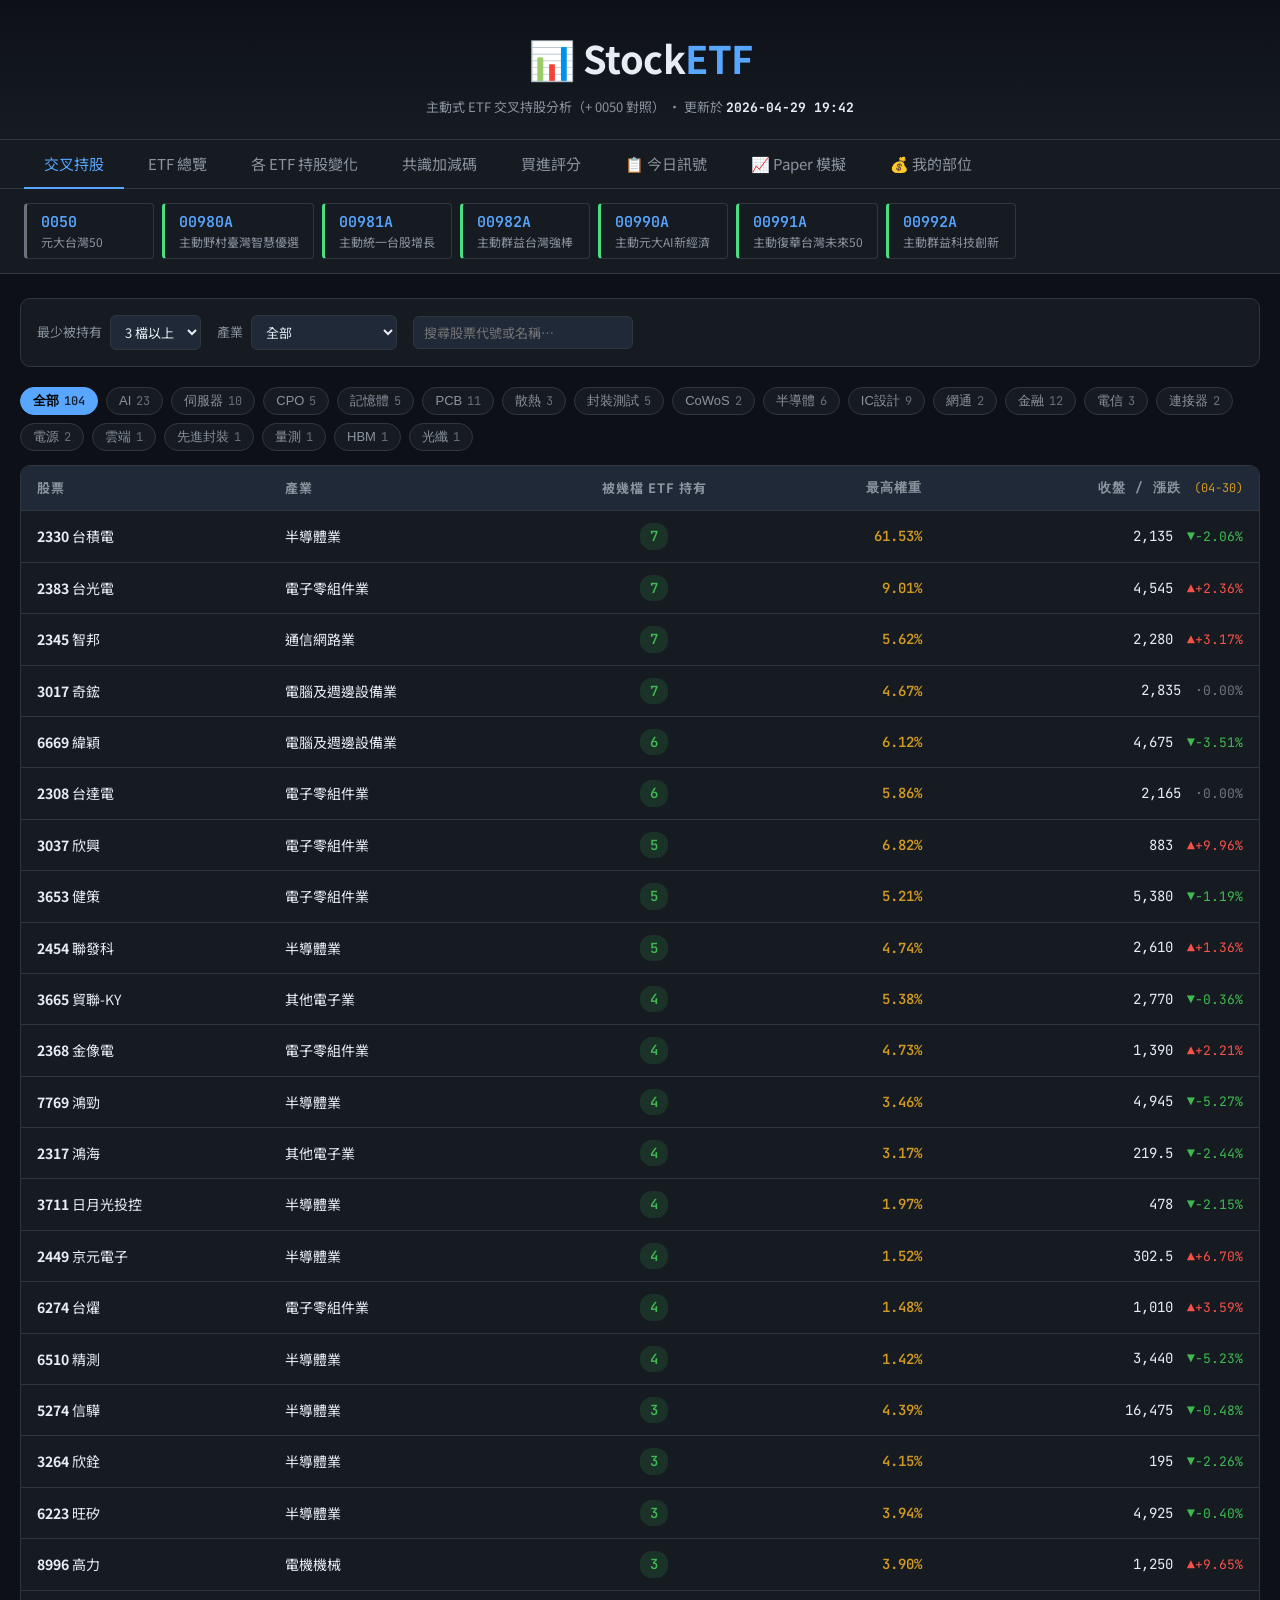
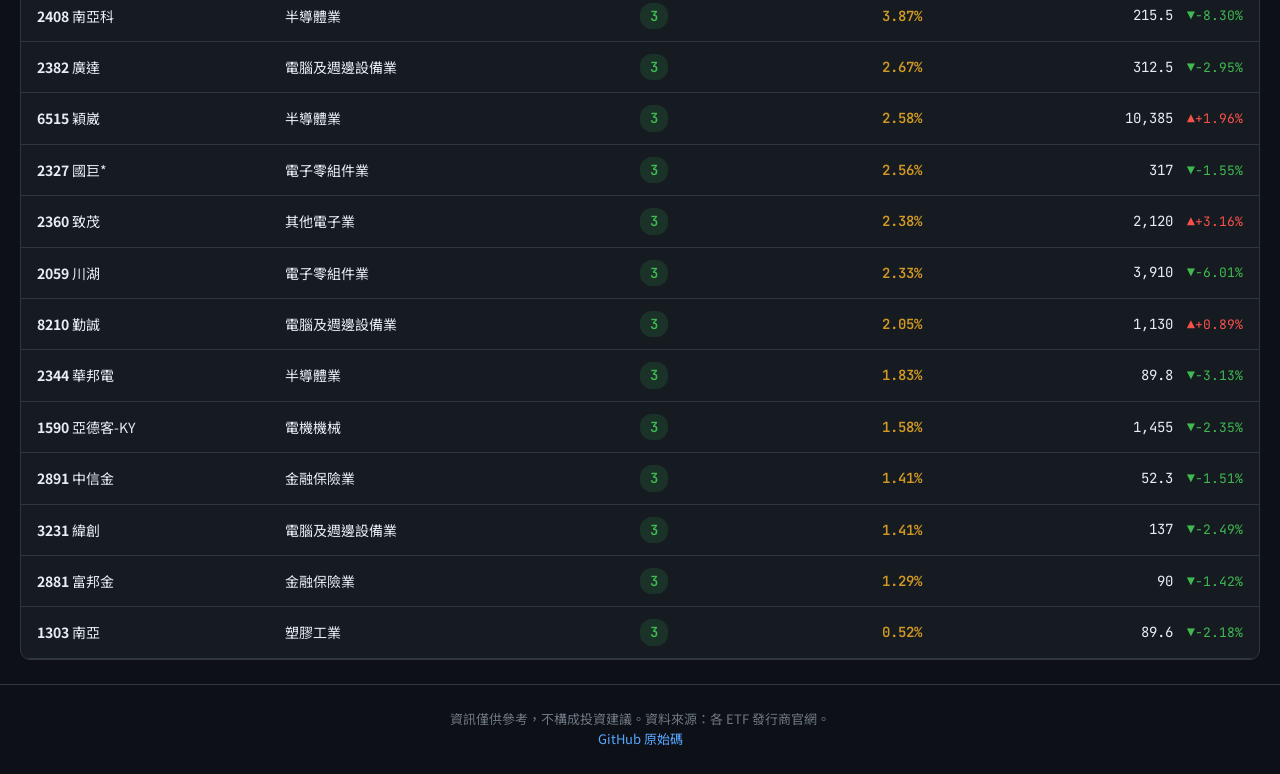
==== commit a52cfd42: "feat(ui): swap tab-nav and etf-chip-bar order on homepage" ====
--- a/index.html
+++ b/index.html
@@ -14,10 +14,6 @@
     <div class="header-sub">主動式 ETF 交叉持股分析（+ 0050 對照） · 更新於 <b id="updated-at">—</b></div>
   </header>
 
-  <nav id="etf-chip-bar" class="etf-chip-bar" aria-label="ETF 列表，點選查看持股明細">
-    <span class="loading">載入中…</span>
-  </nav>
-
   <nav class="tab-nav">
     <button class="tab-btn active" data-tab="cross">交叉持股</button>
     <button class="tab-btn" data-tab="etfs">ETF 總覽</button>
@@ -27,6 +23,10 @@
     <button class="tab-btn" data-tab="signals">📋 今日訊號</button>
     <button class="tab-btn" data-tab="paper">📈 Paper 模擬</button>
     <button class="tab-btn" data-tab="positions">💰 我的部位</button>
+  </nav>
+
+  <nav id="etf-chip-bar" class="etf-chip-bar" aria-label="ETF 列表，點選查看持股明細">
+    <span class="loading">載入中…</span>
   </nav>
 
   <main class="container">
--- a/assets/style.css
+++ b/assets/style.css
@@ -303,12 +303,18 @@
 .pos-error code { background: var(--bg3); padding: 1px 5px; border-radius: 3px; font-size: 0.85em; }
 
 .pos-form { display: grid; grid-template-columns: repeat(5, 1fr) auto; gap: 8px; }
-.pos-form input { padding: 8px 10px; background: var(--bg3); border: 1px solid var(--border); border-radius: 4px; color: var(--text); font-size: var(--fs-sm); }
-.pos-form input:focus { outline: 2px solid var(--accent); outline-offset: -1px; border-color: var(--accent); }
+.pos-form input, .pos-form textarea { padding: 8px 10px; background: var(--bg3); border: 1px solid var(--border); border-radius: 4px; color: var(--text); font-size: var(--fs-sm); font-family: inherit; }
+.pos-form input:focus, .pos-form textarea:focus { outline: 2px solid var(--accent); outline-offset: -1px; border-color: var(--accent); }
+.pos-form-reason { grid-column: 1 / -1; resize: vertical; min-height: 50px; }
+.pos-reason { margin-top: 4px; font-size: 0.82em; color: var(--text2); font-style: italic; max-width: 280px; overflow: hidden; text-overflow: ellipsis; white-space: nowrap; }
+.pos-reason:hover { white-space: normal; overflow: visible; cursor: help; }
 .pos-btn-primary { padding: 8px 16px; background: var(--accent); color: var(--bg); border: none; border-radius: 4px; cursor: pointer; font-weight: 500; }
 .pos-btn-primary:hover { filter: brightness(1.1); }
 .pos-btn-danger { padding: 4px 10px; background: var(--bg3); border: 1px solid #f85149; border-radius: 4px; color: #f85149; cursor: pointer; font-size: var(--fs-xs); }
 .pos-btn-danger:hover { background: #f85149; color: white; }
+.pos-btn-primary-sm { padding: 4px 10px; background: var(--bg3); border: 1px solid var(--accent); border-radius: 4px; color: var(--accent); cursor: pointer; font-size: var(--fs-xs); }
+.pos-btn-primary-sm:hover { background: var(--accent); color: var(--bg); }
+.pos-actions { display: flex; gap: 4px; align-items: center; white-space: nowrap; }
 
 .pos-table-wrap { overflow-x: auto; }
 .pos-table { width: 100%; border-collapse: collapse; font-size: var(--fs-sm); }
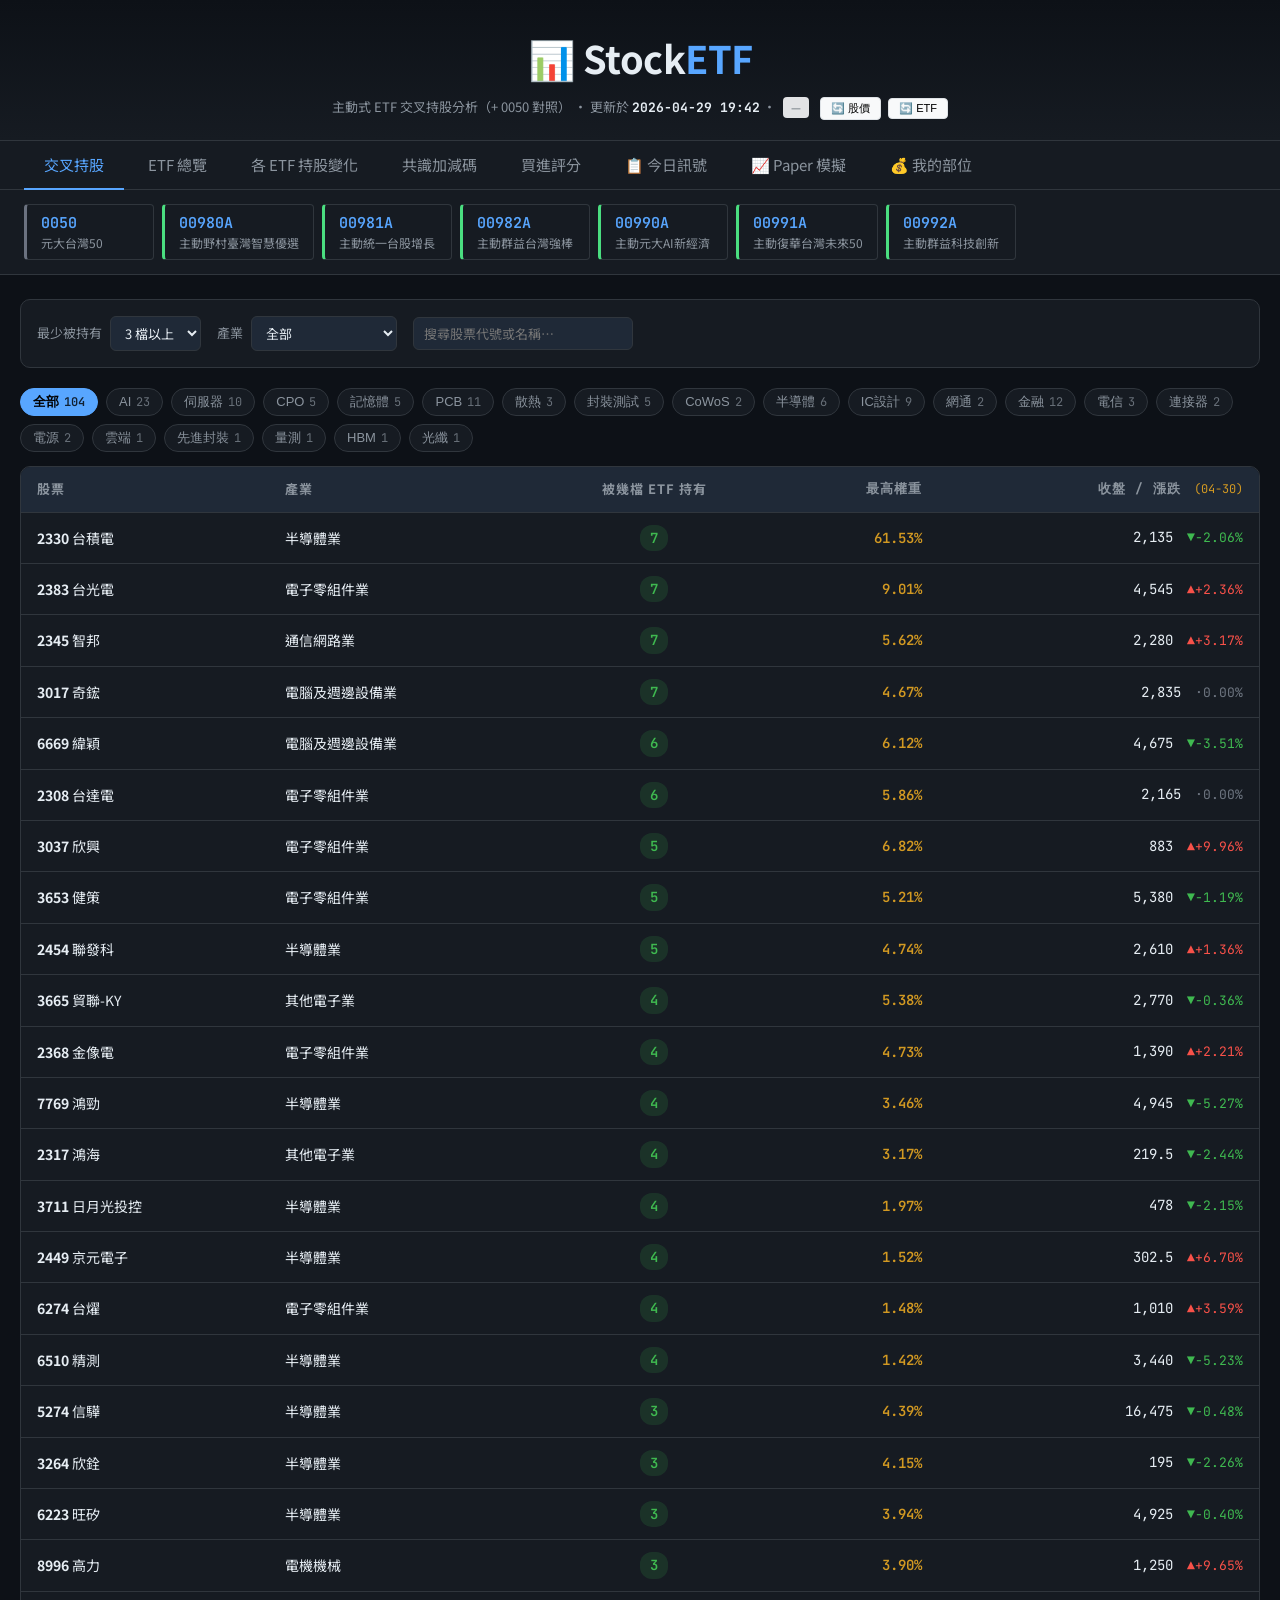
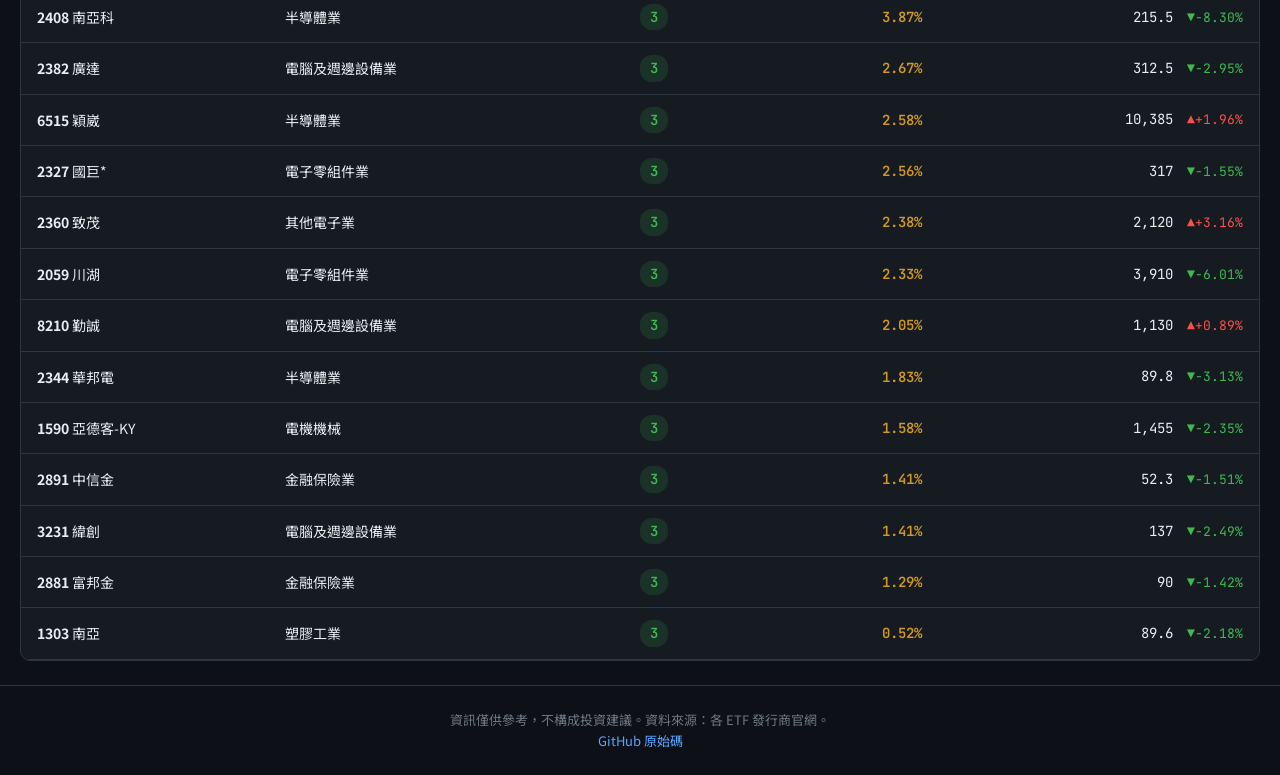
==== commit 765a5e48: "feat(ui): header source badge + refresh buttons (skeleton) Co-Authored-By: Claude Sonnet 4.6 <norepl" ====
--- a/index.html
+++ b/index.html
@@ -11,7 +11,13 @@
 <body>
   <header class="header">
     <h1>📊 Stock<span>ETF</span></h1>
-    <div class="header-sub">主動式 ETF 交叉持股分析（+ 0050 對照） · 更新於 <b id="updated-at">—</b></div>
+    <div class="header-sub">
+      主動式 ETF 交叉持股分析（+ 0050 對照） ·
+      更新於 <b id="updated-at">—</b> ·
+      <span id="price-source-badge" class="source-badge source-badge-unknown" title="">—</span>
+      <button id="btn-refresh-prices" class="header-btn" title="只重抓股價，10-30 秒">🔄 股價</button>
+      <button id="btn-refresh-etfs" class="header-btn" title="重抓 ETF 持股 + 股價，1-2 分鐘">🔄 ETF</button>
+    </div>
   </header>
 
   <nav class="tab-nav">
--- a/assets/style.css
+++ b/assets/style.css
@@ -394,4 +394,34 @@
 
 .rk-expand-wrap { text-align: center; padding: 16px 0; }
 .rk-expand-btn  { padding: 8px 24px; border: 1px solid var(--border); border-radius: 8px; background: var(--bg2); color: var(--text2); font-size: var(--fs-sm); cursor: pointer; font-family: var(--sans); }
+
+/* ═══ Source badge + refresh buttons ═══ */
+.source-badge {
+  display: inline-block;
+  padding: 2px 8px;
+  border-radius: 4px;
+  font-size: 0.85em;
+  font-weight: 500;
+  margin: 0 4px;
+  cursor: help;
+}
+.source-badge-finmind   { background: #d4edda; color: #155724; }   /* 🟢 */
+.source-badge-yfinance  { background: #fff3cd; color: #856404; }   /* 🟡 */
+.source-badge-twse_tpex { background: #d1ecf1; color: #0c5460; }   /* 🔵 */
+.source-badge-cache     { background: #f8d7da; color: #721c24; }   /* 🔴 */
+.source-badge-running   { background: #e2e3e5; color: #383d41; }   /* ⏳ */
+.source-badge-unknown   { background: #e2e3e5; color: #6c757d; }   /* ❓ */
+
+.header-btn {
+  background: #f8f9fa;
+  border: 1px solid #dee2e6;
+  border-radius: 4px;
+  padding: 3px 10px;
+  font-size: 0.85em;
+  cursor: pointer;
+  margin-left: 4px;
+  transition: background 0.15s;
+}
+.header-btn:hover:not(:disabled)  { background: #e9ecef; }
+.header-btn:disabled              { opacity: 0.4; cursor: not-allowed; }
 .rk-expand-btn:hover { color: var(--text); border-color: var(--accent); }
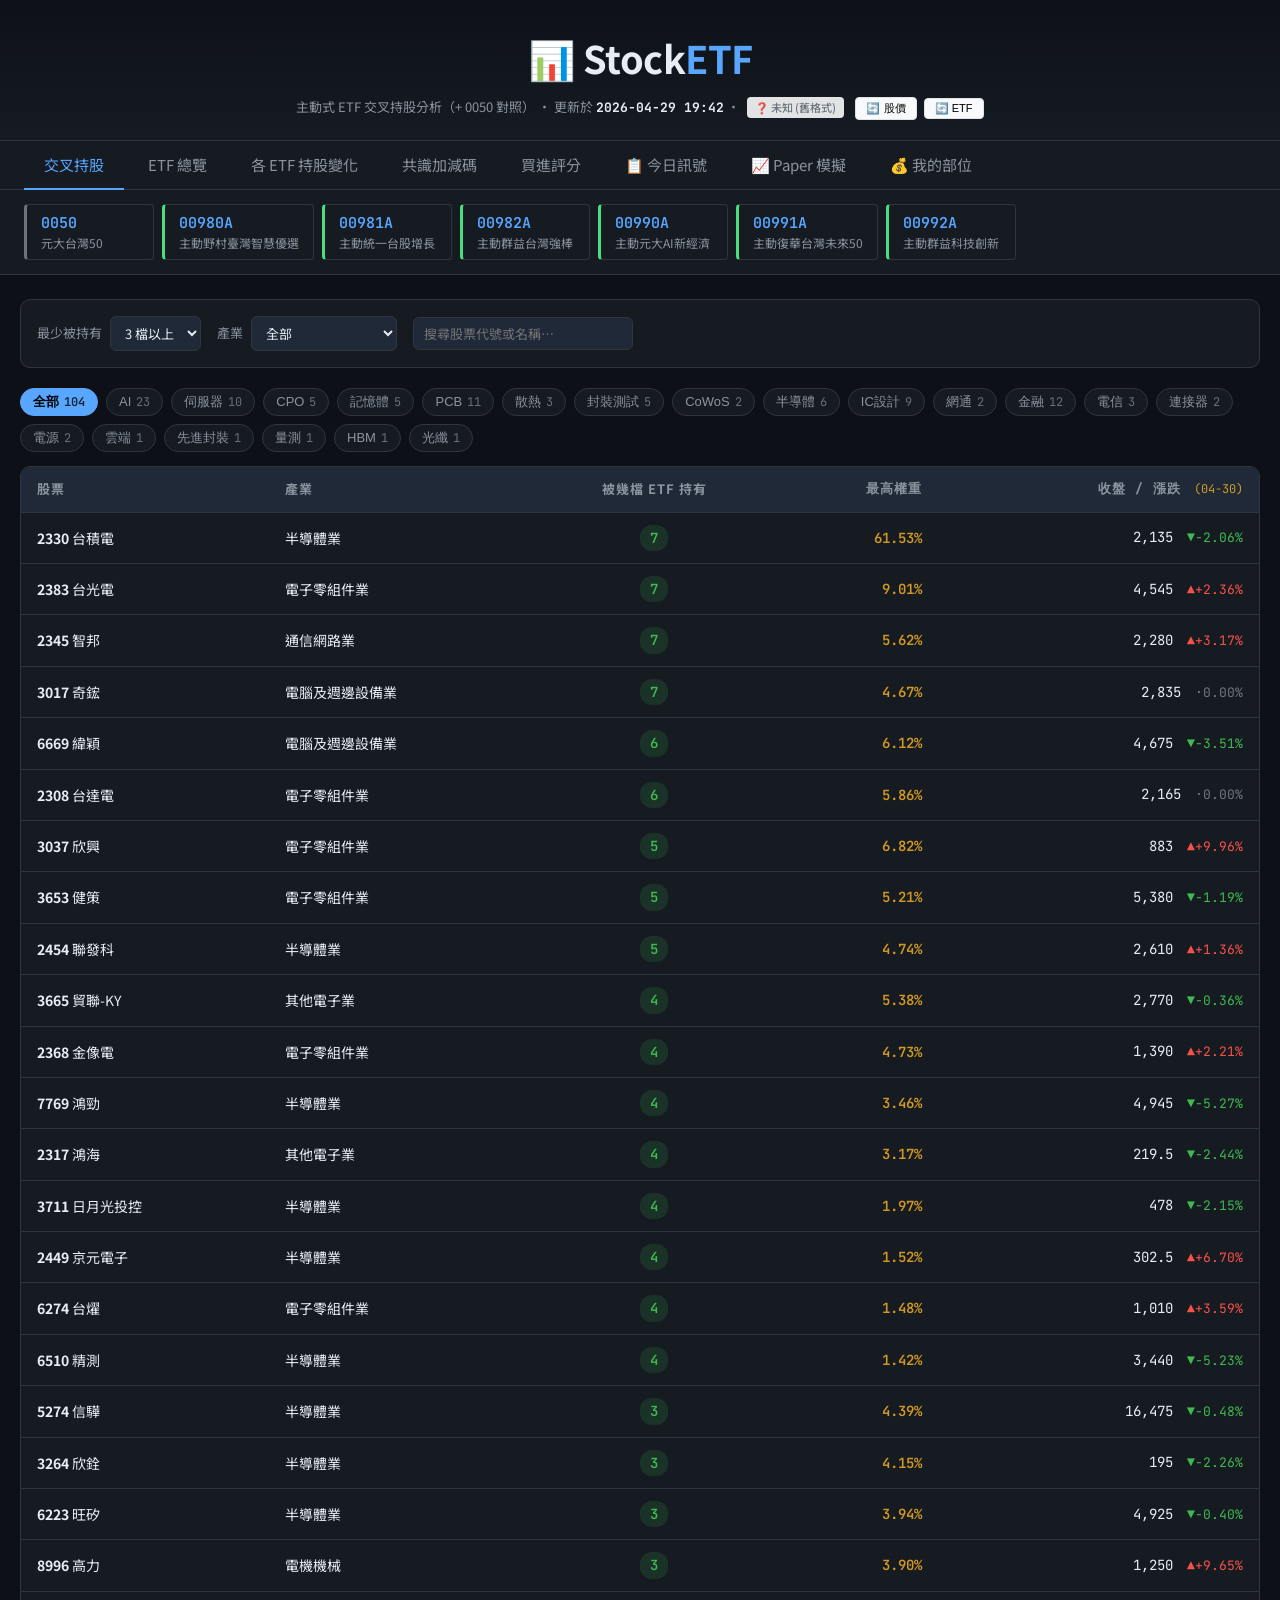
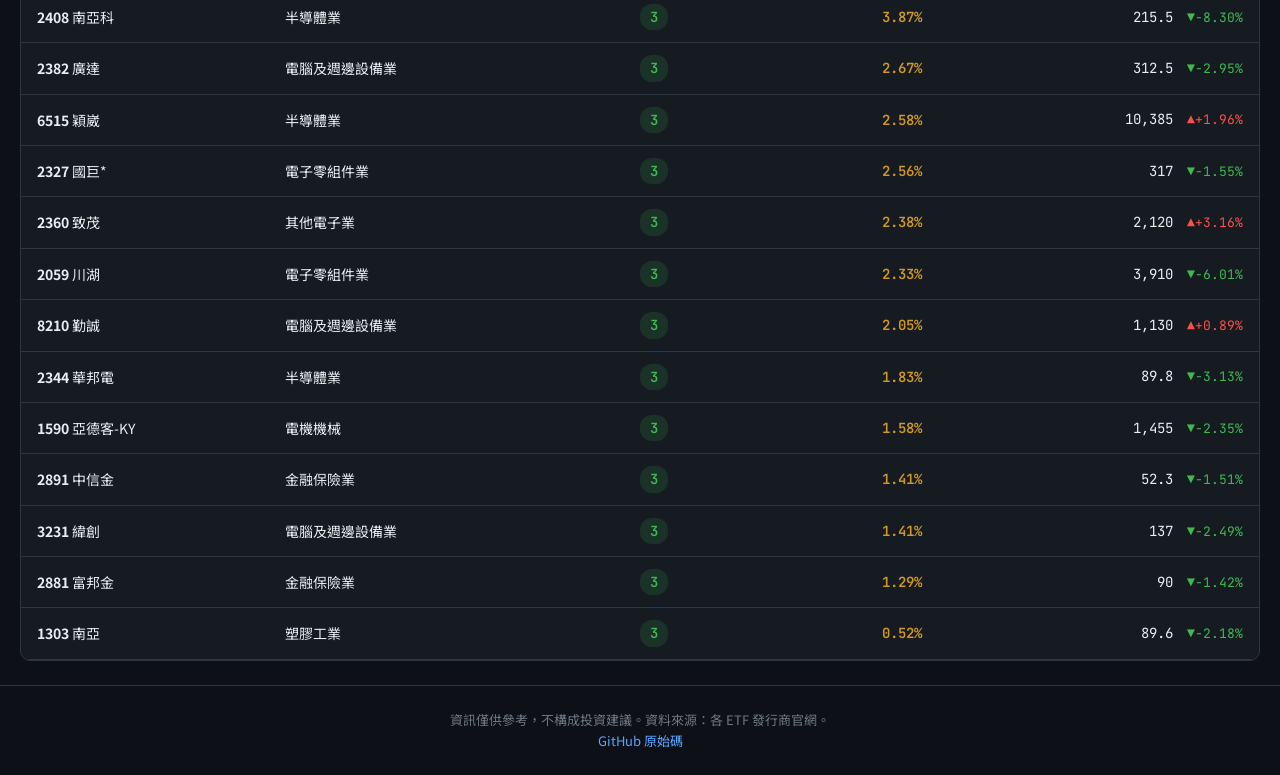
==== commit 14c9aeba: "feat(ui): refresh buttons with polling + auto reload + toasts Co-Authored-By: Claude Sonnet 4.6 <nor" ====
--- a/index.html
+++ b/index.html
@@ -104,6 +104,8 @@
     <p><a href="https://github.com/your-user/StockETF" target="_blank" rel="noopener">GitHub 原始碼</a></p>
   </footer>
 
+  <script src="assets/toast.js"></script>
+  <script src="assets/refresh.js"></script>
   <script src="assets/app.js"></script>
   <script src="assets/ranking.js"></script>
   <script src="assets/positions.js"></script>
--- a/assets/style.css
+++ b/assets/style.css
@@ -425,3 +425,44 @@
 .header-btn:hover:not(:disabled)  { background: #e9ecef; }
 .header-btn:disabled              { opacity: 0.4; cursor: not-allowed; }
 .rk-expand-btn:hover { color: var(--text); border-color: var(--accent); }
+
+/* ═══ Toast ═══ */
+#toast-container {
+  position: fixed;
+  top: 16px;
+  right: 16px;
+  z-index: 9999;
+  display: flex;
+  flex-direction: column;
+  gap: 8px;
+  max-width: 420px;
+}
+.toast {
+  background: #fff;
+  border: 1px solid #dee2e6;
+  border-left-width: 4px;
+  border-radius: 4px;
+  padding: 10px 14px;
+  display: flex;
+  align-items: center;
+  gap: 10px;
+  box-shadow: 0 2px 8px rgba(0,0,0,0.15);
+  animation: toast-in 0.2s ease-out;
+}
+@keyframes toast-in {
+  from { opacity: 0; transform: translateX(20px); }
+  to   { opacity: 1; transform: translateX(0); }
+}
+.toast-info  { border-left-color: #17a2b8; }
+.toast-warn  { border-left-color: #ffc107; background: #fffaeb; }
+.toast-error { border-left-color: #dc3545; background: #fdecee; }
+.toast-msg   { flex: 1; font-size: 0.9em; }
+.toast-close {
+  background: none;
+  border: none;
+  font-size: 1.1em;
+  cursor: pointer;
+  color: #6c757d;
+  padding: 0 4px;
+}
+.toast-close:hover { color: #000; }
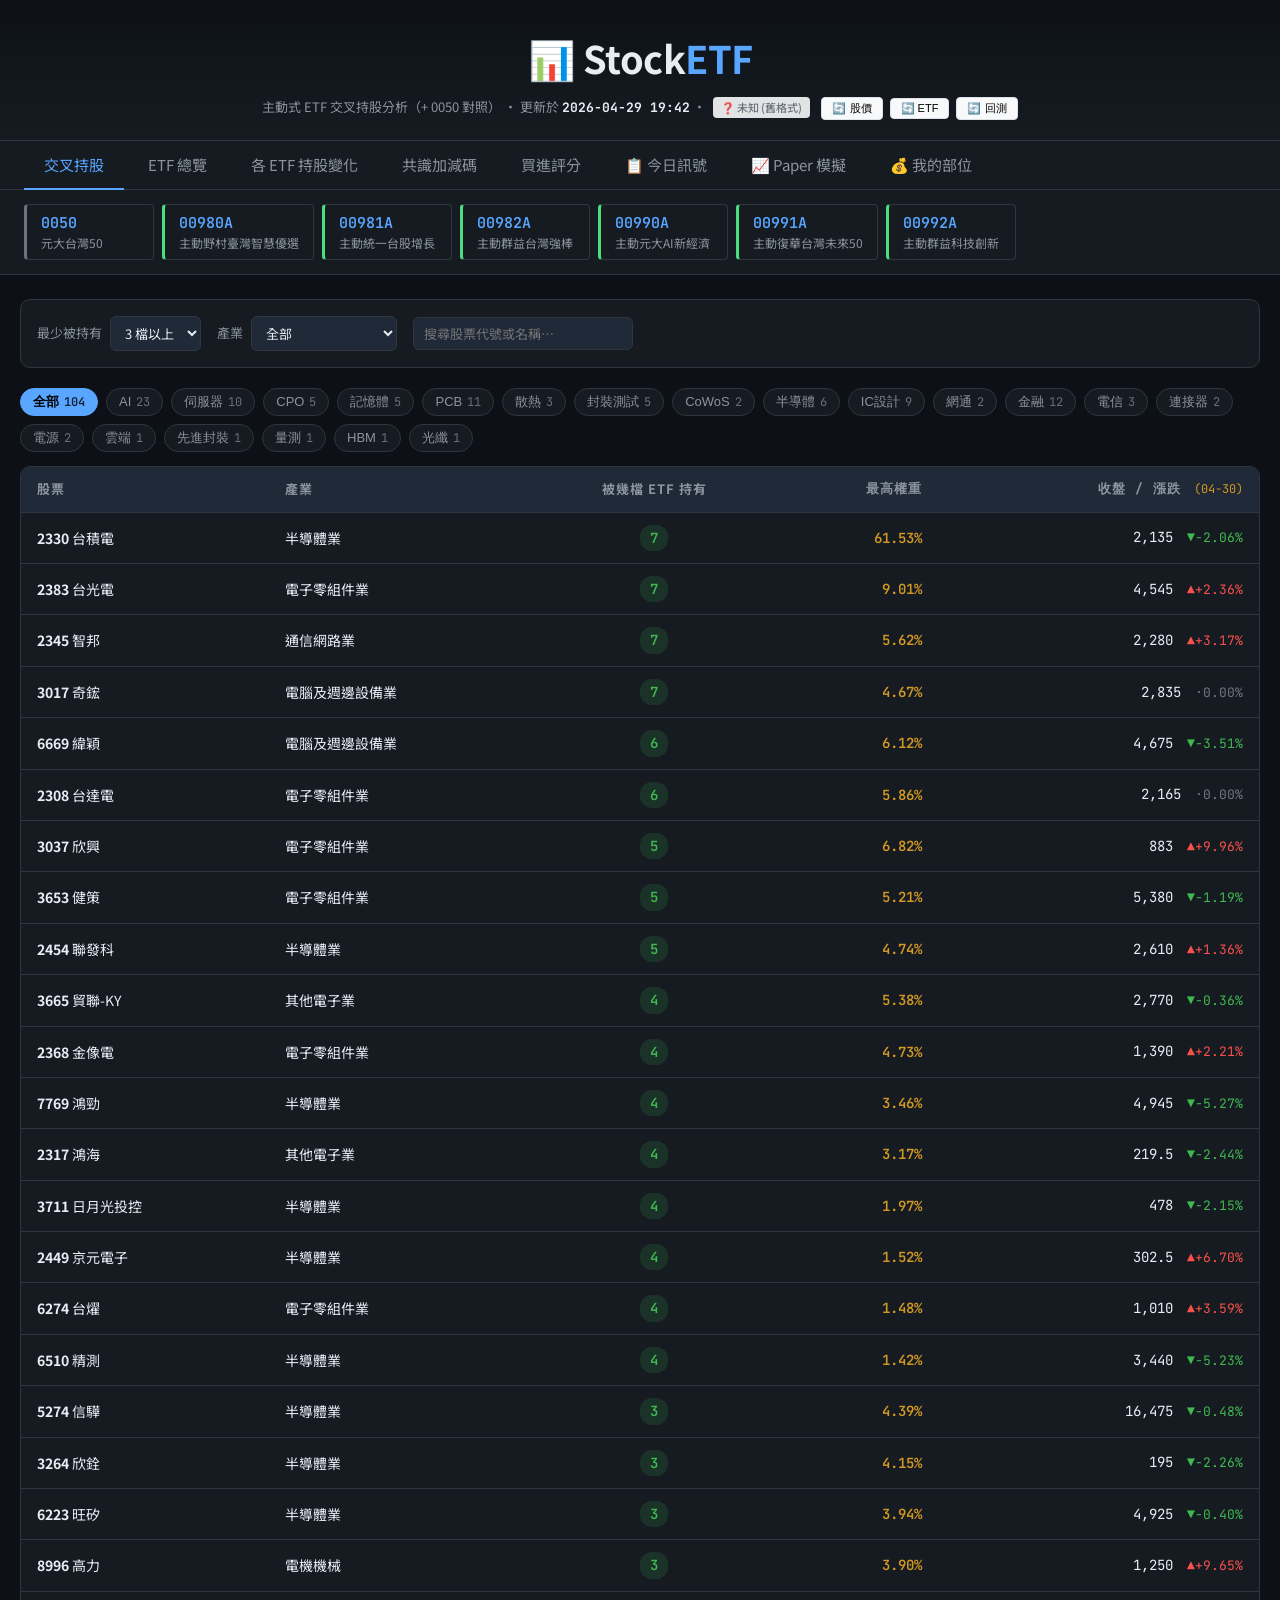
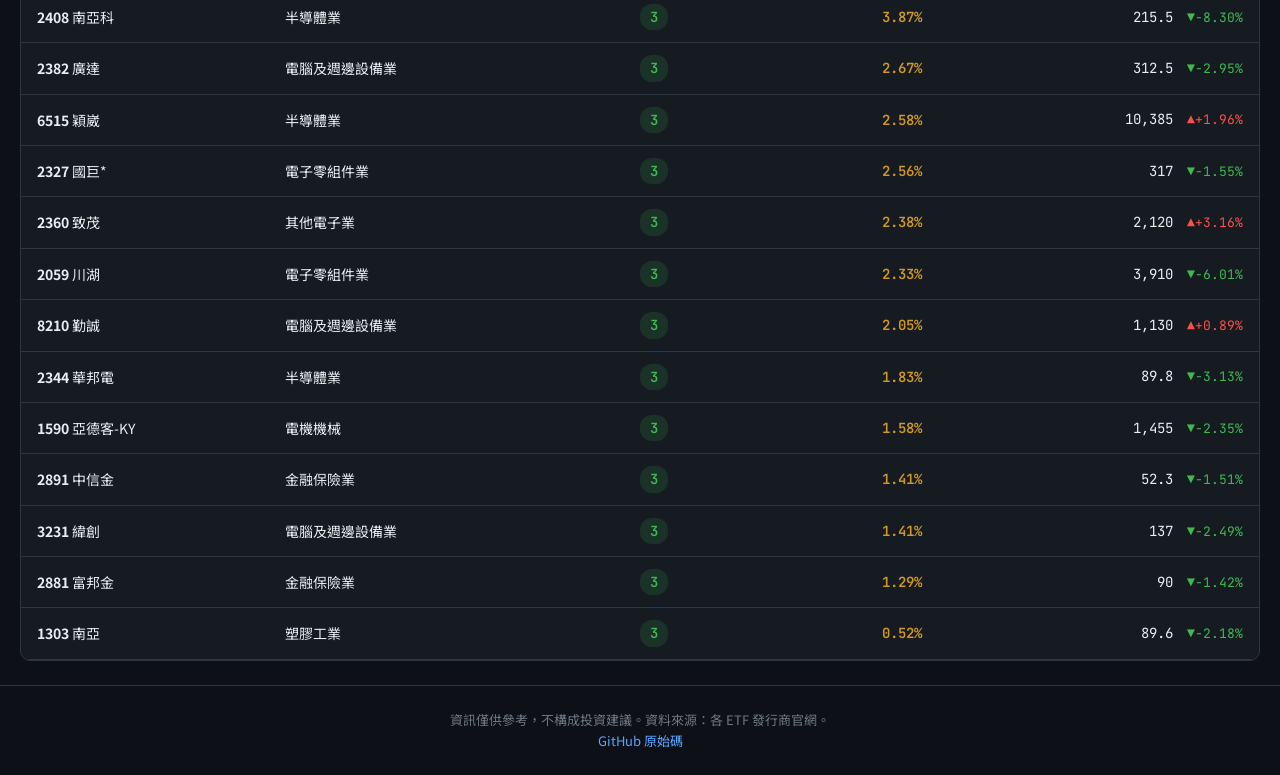
==== commit 6c906025: "feat(ui): add 🔄 回測 refresh button to header Co-Authored-By: Claude Sonnet 4.6 <noreply@anthropic.com" ====
--- a/index.html
+++ b/index.html
@@ -17,6 +17,7 @@
       <span id="price-source-badge" class="source-badge source-badge-unknown" title="">—</span>
       <button id="btn-refresh-prices" class="header-btn" title="只重抓股價，10-30 秒">🔄 股價</button>
       <button id="btn-refresh-etfs" class="header-btn" title="重抓 ETF 持股 + 股價，1-2 分鐘">🔄 ETF</button>
+      <button id="btn-refresh-backtest" class="header-btn" title="重跑回測 + 訊號 + paper 模擬，2-5 分鐘">🔄 回測</button>
     </div>
   </header>
 
--- a/assets/style.css
+++ b/assets/style.css
@@ -394,6 +394,7 @@
 
 .rk-expand-wrap { text-align: center; padding: 16px 0; }
 .rk-expand-btn  { padding: 8px 24px; border: 1px solid var(--border); border-radius: 8px; background: var(--bg2); color: var(--text2); font-size: var(--fs-sm); cursor: pointer; font-family: var(--sans); }
+.rk-expand-btn:hover { color: var(--text); border-color: var(--accent); }
 
 /* ═══ Source badge + refresh buttons ═══ */
 .source-badge {
@@ -424,7 +425,6 @@
 }
 .header-btn:hover:not(:disabled)  { background: #e9ecef; }
 .header-btn:disabled              { opacity: 0.4; cursor: not-allowed; }
-.rk-expand-btn:hover { color: var(--text); border-color: var(--accent); }
 
 /* ═══ Toast ═══ */
 #toast-container {
